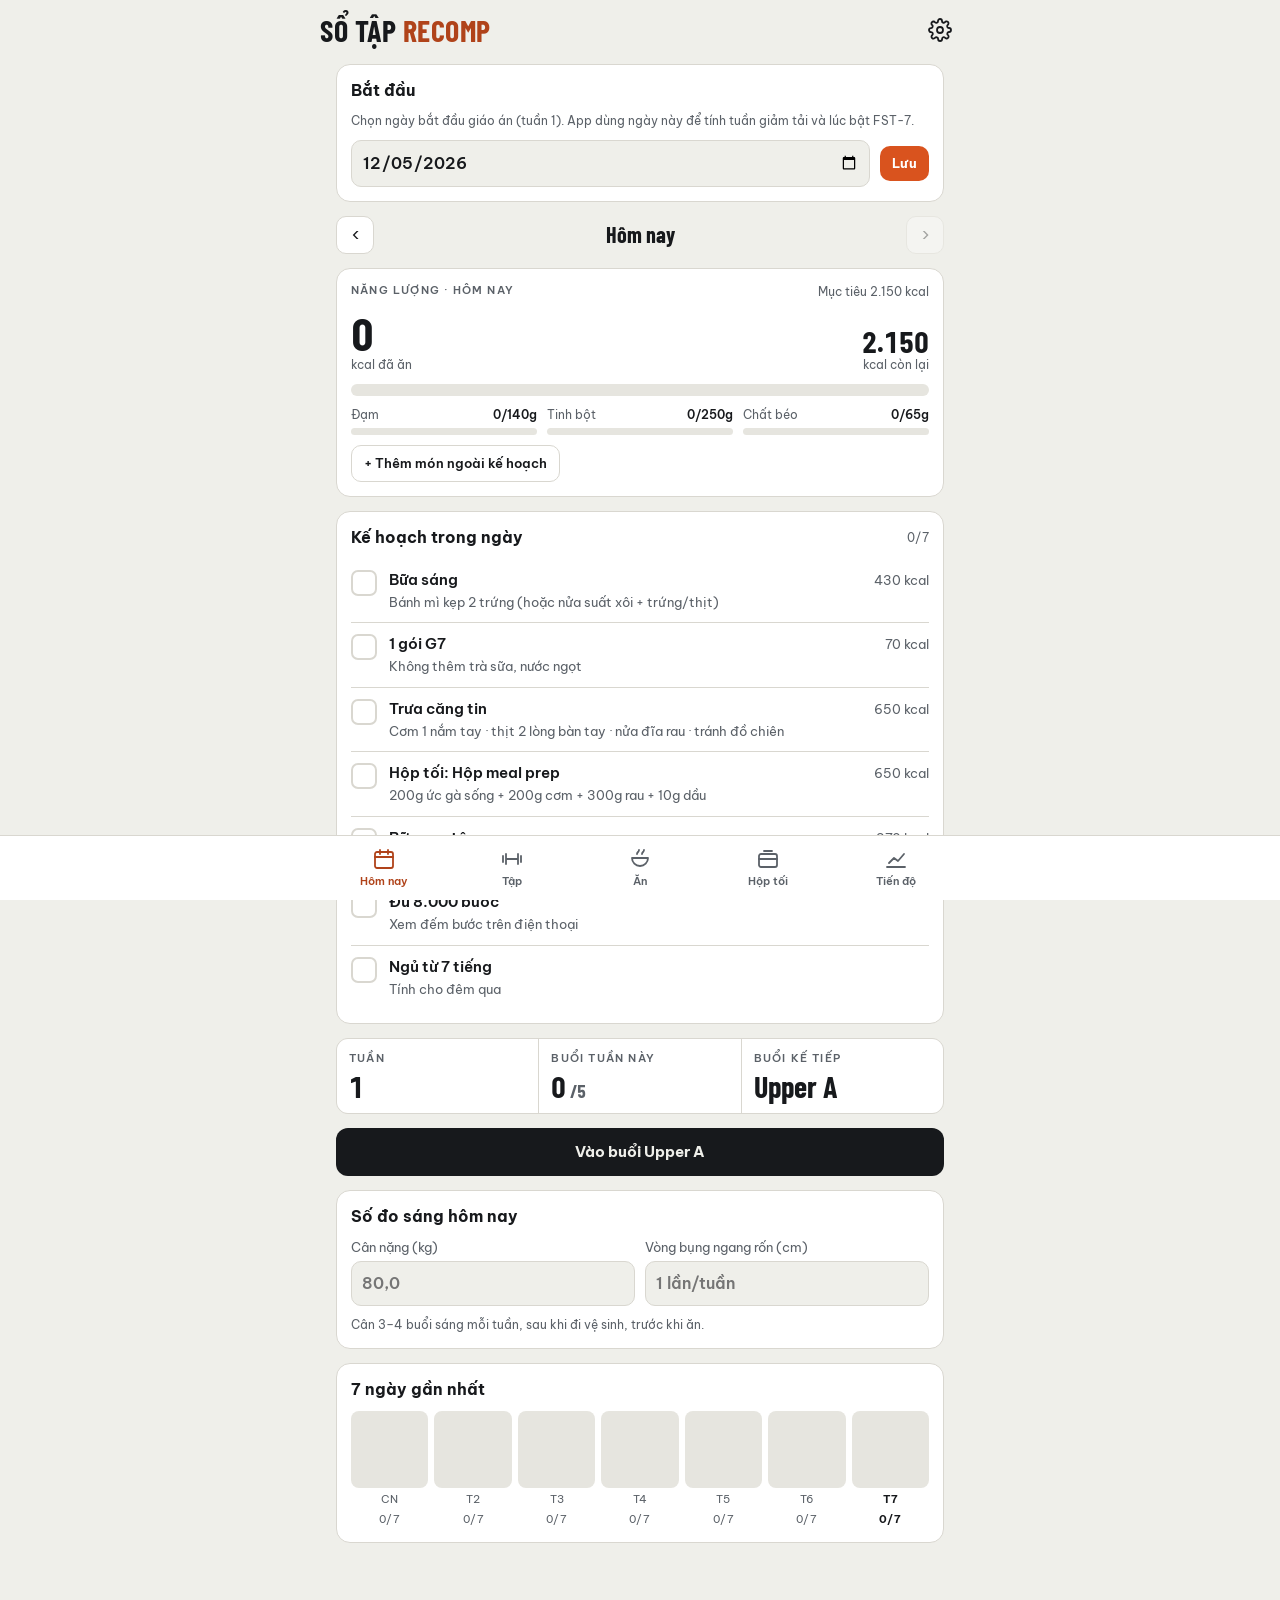
==== index.html @ 3a9d8d2a "Sổ Tập Recomp: app tập gym và ăn uống cài được lên điện thoại Co-Authored-By: Claude Opus 5.5 <norep" ====
<!doctype html>
<html lang="vi">
<head>
<meta charset="utf-8">
<meta name="viewport" content="width=device-width,initial-scale=1,viewport-fit=cover">
<title>Sổ Tập Recomp</title>
<meta name="description" content="Sổ tập gym và ăn uống cá nhân theo kế hoạch Recomp.">
<meta name="theme-color" content="#EFEFEA" media="(prefers-color-scheme: light)">
<meta name="theme-color" content="#111315" media="(prefers-color-scheme: dark)">
<meta name="apple-mobile-web-app-capable" content="yes">
<meta name="mobile-web-app-capable" content="yes">
<meta name="apple-mobile-web-app-status-bar-style" content="default">
<meta name="apple-mobile-web-app-title" content="Sổ Tập">
<link rel="manifest" href="manifest.webmanifest">
<link rel="icon" href="icons/icon-192.png" type="image/png">
<link rel="apple-touch-icon" href="icons/apple-touch-icon.png">
<link rel="preconnect" href="https://fonts.googleapis.com">
<link rel="preconnect" href="https://fonts.gstatic.com" crossorigin>
<link rel="stylesheet" href="https://fonts.googleapis.com/css2?family=Barlow+Condensed:wght@600;700&family=Be+Vietnam+Pro:wght@400;500;600;700&display=swap">
<link rel="stylesheet" href="styles.css">
</head>
<body>
<header class="top">
  <div class="top-in">
    <h1 class="brand">Sổ tập <span>Recomp</span></h1>
    <button class="gear" id="gear" aria-label="Cài đặt và sao lưu">
      <svg viewBox="0 0 24 24" aria-hidden="true"><circle cx="12" cy="12" r="3"/><path d="M19.4 15a1.7 1.7 0 0 0 .3 1.8l.1.1a2 2 0 1 1-2.8 2.8l-.1-.1a1.7 1.7 0 0 0-1.8-.3 1.7 1.7 0 0 0-1 1.5V21a2 2 0 1 1-4 0v-.1a1.7 1.7 0 0 0-1.1-1.5 1.7 1.7 0 0 0-1.8.3l-.1.1a2 2 0 1 1-2.8-2.8l.1-.1a1.7 1.7 0 0 0 .3-1.8 1.7 1.7 0 0 0-1.5-1H3a2 2 0 1 1 0-4h.1a1.7 1.7 0 0 0 1.5-1.1 1.7 1.7 0 0 0-.3-1.8l-.1-.1a2 2 0 1 1 2.8-2.8l.1.1a1.7 1.7 0 0 0 1.8.3H9a1.7 1.7 0 0 0 1-1.5V3a2 2 0 1 1 4 0v.1a1.7 1.7 0 0 0 1 1.5 1.7 1.7 0 0 0 1.8-.3l.1-.1a2 2 0 1 1 2.8 2.8l-.1.1a1.7 1.7 0 0 0-.3 1.8V9a1.7 1.7 0 0 0 1.5 1H21a2 2 0 1 1 0 4h-.1a1.7 1.7 0 0 0-1.5 1z"/></svg>
    </button>
  </div>
</header>

<main class="wrap" id="view"></main>

<div class="timer" id="timer" hidden></div>
<div class="toast" id="toast" role="status" hidden></div>

<nav class="nav" id="nav" aria-label="Chuyển mục">
  <div class="nav-in">
    <button data-tab="today"><svg viewBox="0 0 24 24" aria-hidden="true"><rect x="3" y="5" width="18" height="16" rx="2"/><path d="M3 10h18M8 3v4M16 3v4"/></svg>Hôm nay</button>
    <button data-tab="train"><svg viewBox="0 0 24 24" aria-hidden="true"><path d="M6 7v10M18 7v10M3 9v6M21 9v6M6 12h12"/></svg>Tập</button>
    <button data-tab="food"><svg viewBox="0 0 24 24" aria-hidden="true"><path d="M4 11h16a8 8 0 0 1-16 0zM9 7c0-2 2-2 2-4M14 7c0-2 2-2 2-4"/></svg>Ăn</button>
    <button data-tab="prep"><svg viewBox="0 0 24 24" aria-hidden="true"><rect x="3" y="7" width="18" height="13" rx="2"/><path d="M3 12h18M8 4h8"/></svg>Hộp tối</button>
    <button data-tab="progress"><svg viewBox="0 0 24 24" aria-hidden="true"><path d="M3 20h18M5 16l5-5 4 3 6-7"/></svg>Tiến độ</button>
  </div>
</nav>

<div class="sheet-bg" id="sheet" hidden>
  <div class="sheet" role="dialog" aria-modal="true" aria-labelledby="sheet-title" id="sheet-body"></div>
</div>

<input type="file" id="importFile" accept="application/json,.json" hidden>
<script src="app.js"></script>
</body>
</html>
---- styles.css ----
/* Layout: one mobile column (max 640px), bottom tab bar like a native app, sticky rest timer above it.
   Same visual family as the earlier "Sổ tập Recomp" and "Lịch hộp tối" pages. */
:root {
  --bg: #EFEFEA;
  --surface: #FFFFFF;
  --surface-2: #E6E5DF;
  --fg: #17191C;
  --muted: #5B6168;
  --line: #D9D7D0;
  --accent: #D9531E;
  --accent-ink: #B0431A;
  --on-accent: #FFFFFF;
  --good: #2E7D4F;
  --good-soft: #DCEFE3;
  --warn-soft: #F6E7C8;
  --blue: #2F6FB0;
  --fat: #B98500;
  --font-display: 'Barlow Condensed', 'Arial Narrow', Arial, sans-serif;
  --font-body: 'Be Vietnam Pro', -apple-system, 'Segoe UI', Roboto, Arial, sans-serif;
  --nav-h: 64px;
  color-scheme: light;
}
@media (prefers-color-scheme: dark) {
  :root {
    --bg: #111315; --surface: #1A1D20; --surface-2: #24282C; --fg: #ECEAE5; --muted: #9AA1A8; --line: #2E3237;
    --accent: #F0743A; --accent-ink: #F59565; --on-accent: #111315; --good: #6BCB93; --good-soft: #1D3328;
    --warn-soft: #3A2F1A; --blue: #7FB2E5; --fat: #E9C25A; color-scheme: dark;
  }
}

* { box-sizing: border-box; -webkit-tap-highlight-color: transparent; }
[hidden] { display: none !important; }
html, body { margin: 0; }
body {
  background: var(--bg); color: var(--fg); font-family: var(--font-body); font-size: 15px; line-height: 1.45;
  -webkit-text-size-adjust: 100%;
}
h1, h2, h3 { margin: 0; text-wrap: balance; }
p { margin: 0; }
button { font: inherit; color: inherit; cursor: pointer; }
button:focus-visible, input:focus-visible, select:focus-visible, a:focus-visible { outline: 2px solid var(--accent); outline-offset: 2px; }
a { color: inherit; }
.num { font-variant-numeric: tabular-nums; }
.muted { color: var(--muted); }

/* Header */
.top {
  position: sticky; top: 0; z-index: 15; background: var(--bg);
  padding-top: env(safe-area-inset-top, 0px);
  padding-left: max(16px, env(safe-area-inset-left, 0px)); padding-right: max(16px, env(safe-area-inset-right, 0px));
}
.top-in { max-width: 640px; margin: 0 auto; display: flex; justify-content: space-between; align-items: center; padding-block: 10px; }
.brand { font-family: var(--font-display); font-weight: 700; font-size: 30px; letter-spacing: .5px; text-transform: uppercase; line-height: 1; }
.brand span { color: var(--accent-ink); }
.gear { border: 0; background: transparent; width: 40px; height: 40px; display: grid; place-items: center; border-radius: 10px; }
.gear svg { width: 24px; height: 24px; fill: none; stroke: var(--fg); stroke-width: 1.8; stroke-linecap: round; stroke-linejoin: round; }

.wrap {
  max-width: 640px; margin: 0 auto; display: flex; flex-direction: column; gap: 14px;
  padding-left: max(16px, env(safe-area-inset-left, 0px)); padding-right: max(16px, env(safe-area-inset-right, 0px));
  padding-block: 4px calc(var(--nav-h) + 96px + env(safe-area-inset-bottom, 0px));
}

/* Bottom nav */
.nav {
  position: fixed; left: 0; right: 0; bottom: 0; z-index: 18; background: var(--surface); border-top: 1px solid var(--line);
  padding-bottom: env(safe-area-inset-bottom, 0px);
  padding-left: env(safe-area-inset-left, 0px); padding-right: env(safe-area-inset-right, 0px);
}
.nav-in { max-width: 640px; margin: 0 auto; display: grid; grid-template-columns: repeat(5, 1fr); height: var(--nav-h); }
.nav button { border: 0; background: transparent; display: flex; flex-direction: column; align-items: center; justify-content: center; gap: 3px; font-size: 11px; font-weight: 600; color: var(--muted); }
.nav svg { width: 24px; height: 24px; fill: none; stroke: currentColor; stroke-width: 1.8; stroke-linecap: round; stroke-linejoin: round; }
.nav button[aria-current="page"] { color: var(--accent-ink); }

/* Common blocks */
.label { font-size: 11px; font-weight: 600; letter-spacing: 1.2px; text-transform: uppercase; color: var(--muted); }
.big { font-family: var(--font-display); font-weight: 700; font-size: 30px; line-height: 1; }
.huge { font-family: var(--font-display); font-weight: 700; font-size: 46px; line-height: 1; }
.card { background: var(--surface); border: 1px solid var(--line); border-radius: 14px; padding: 14px; display: flex; flex-direction: column; gap: 10px; min-width: 0; }
.card h2 { font-size: 16px; }
.card.today { border: 2px solid var(--fg); }
.row { display: flex; gap: 10px; align-items: center; flex-wrap: wrap; }
.between { justify-content: space-between; }
.grid2 { display: grid; grid-template-columns: repeat(2, minmax(0,1fr)); gap: 10px; }
.grid3 { display: grid; grid-template-columns: repeat(3, minmax(0,1fr)); gap: 10px; }
.strip { display: grid; grid-template-columns: repeat(3, minmax(0,1fr)); gap: 1px; background: var(--line); border: 1px solid var(--line); border-radius: 12px; overflow: hidden; }
.cell { background: var(--surface); padding: 12px; display: flex; flex-direction: column; gap: 4px; min-width: 0; }
.mid { font-weight: 700; font-size: 15px; line-height: 1.3; }
.note { font-size: 12px; color: var(--muted); }
.empty { font-size: 14px; color: var(--muted); padding: 6px 0; }
.phase { font-size: 13px; padding: 10px 12px; border-radius: 10px; background: var(--surface); border: 1px solid var(--line); }
.phase.warn { background: var(--warn-soft); border-color: transparent; }
.phase.good { background: var(--good-soft); border-color: transparent; }

.datebar { display: flex; align-items: center; justify-content: space-between; gap: 8px; }
.datebar .d { font-family: var(--font-display); font-weight: 700; font-size: 22px; }
.icon { width: 38px; height: 38px; border-radius: 10px; border: 1px solid var(--line); background: var(--surface); font-size: 18px; line-height: 1; }
.icon:disabled { opacity: .35; cursor: default; }

.btn { border: 0; border-radius: 12px; padding: 13px 16px; font-weight: 700; font-size: 15px; background: var(--accent); color: var(--on-accent); }
.btn[disabled] { opacity: .45; cursor: not-allowed; }
.btn.dark { background: var(--fg); color: var(--bg); }
.btn.ghost { background: transparent; color: var(--fg); border: 1px solid var(--line); font-weight: 600; font-size: 14px; padding: 10px 14px; }
.btn.sm { padding: 8px 12px; font-size: 13px; border-radius: 10px; }
.x { border: 0; background: transparent; color: var(--muted); font-size: 18px; padding: 4px 8px; border-radius: 8px; }

label.field { display: flex; flex-direction: column; gap: 4px; font-size: 13px; color: var(--muted); min-width: 0; }
input, select { font: inherit; font-weight: 600; color: var(--fg); background: var(--bg); border: 1px solid var(--line); border-radius: 10px; padding: 10px; width: 100%; min-width: 0; font-size: 16px; }

/* Calories */
.meter { height: 12px; background: var(--surface-2); border-radius: 99px; overflow: hidden; }
.meter i { display: block; height: 100%; background: var(--fg); border-radius: 99px; transition: width .3s; }
.meter.over i { background: var(--accent); }
.macro { display: flex; flex-direction: column; gap: 5px; min-width: 0; }
.macro .top-line { display: flex; justify-content: space-between; gap: 4px; font-size: 12px; color: var(--muted); }
.macro .top-line b { color: var(--fg); font-weight: 600; }
.macro .bar { height: 7px; background: var(--surface-2); border-radius: 99px; overflow: hidden; }
.macro .bar i { display: block; height: 100%; border-radius: 99px; transition: width .3s; }

/* Checklists */
.check { display: flex; gap: 12px; align-items: flex-start; padding: 10px 0; border: 0; border-top: 1px solid var(--line); width: 100%; text-align: left; background: transparent; }
.check:first-of-type { border-top: 0; }
.box { flex: none; width: 26px; height: 26px; border-radius: 7px; border: 2px solid var(--line); display: grid; place-items: center; margin-top: 1px; }
.box svg { width: 16px; height: 16px; stroke: var(--surface); fill: none; stroke-width: 3; opacity: 0; }
.check.on .box { background: var(--good); border-color: var(--good); }
.check.on .box svg { opacity: 1; }
.check .t { font-weight: 600; }
.check .d { font-size: 13px; color: var(--muted); }
.check .k { font-size: 11px; font-weight: 700; letter-spacing: 1px; text-transform: uppercase; }
.check .kc { margin-left: auto; font-size: 13px; color: var(--muted); white-space: nowrap; padding-top: 2px; }
.k.eat, .k.prep { color: var(--accent-ink); }
.k.veg { color: var(--good); }
.k.thaw { color: var(--blue); }

.week7 { display: grid; grid-template-columns: repeat(7, minmax(0,1fr)); gap: 6px; }
.day { display: flex; flex-direction: column; align-items: center; gap: 4px; font-size: 11px; color: var(--muted); }
.day .sq { width: 100%; aspect-ratio: 1; max-width: 100%; border-radius: 8px; background: var(--surface-2); position: relative; overflow: hidden; }
.day .sq i { position: absolute; left: 0; right: 0; bottom: 0; background: var(--good); }
.day.now { color: var(--fg); font-weight: 700; }

/* Food */
.list { display: flex; flex-direction: column; }
.item { display: flex; gap: 10px; align-items: center; padding: 9px 0; border-top: 1px solid var(--line); }
.item:first-child { border-top: 0; }
.item .t { flex: 1; min-width: 0; }
.item .t b { font-weight: 600; }
.item .s { font-size: 12px; color: var(--muted); }
.slot { font-size: 11px; font-weight: 700; letter-spacing: 1px; text-transform: uppercase; color: var(--muted); padding-top: 8px; }
.results { max-height: 280px; overflow: auto; border: 1px solid var(--line); border-radius: 10px; -webkit-overflow-scrolling: touch; }
.results button { display: flex; justify-content: space-between; gap: 10px; width: 100%; text-align: left; background: var(--surface); border: 0; border-top: 1px solid var(--line); padding: 10px 12px; }
.results button:first-child { border-top: 0; }
.results button.sel { background: var(--surface-2); box-shadow: inset 3px 0 0 var(--accent); }
.results .p { font-size: 12px; color: var(--muted); }
details.card summary { cursor: pointer; font-weight: 600; list-style: none; }
details.card summary::-webkit-details-marker { display: none; }
details.card summary::after { content: " +"; color: var(--muted); }
details.card[open] summary::after { content: " –"; }

/* Workout */
.pick { display: grid; grid-template-columns: repeat(4, minmax(0,1fr)); gap: 6px; }
.chip { border: 1px solid var(--line); background: var(--surface); border-radius: 10px; padding: 8px 4px; display: flex; flex-direction: column; align-items: center; gap: 2px; min-width: 0; }
.chip .k { font-family: var(--font-display); font-weight: 700; font-size: 20px; line-height: 1; }
.chip .s { font-size: 11px; color: var(--muted); text-align: center; }
.chip .tag { font-size: 10px; font-weight: 700; letter-spacing: 1px; text-transform: uppercase; color: var(--accent-ink); }
.chip[aria-pressed="true"] { border-color: var(--fg); background: var(--fg); color: var(--bg); }
.chip[aria-pressed="true"] .s { color: var(--bg); opacity: .8; }
.chip[aria-pressed="true"] .tag { color: var(--accent); }
.progress { display: flex; align-items: center; gap: 10px; font-size: 13px; color: var(--muted); }
.progress .bar { flex: 1; height: 8px; background: var(--surface-2); border-radius: 99px; overflow: hidden; }
.progress .bar i { display: block; height: 100%; background: var(--accent); border-radius: 99px; transition: width .2s; }
.ex { background: var(--surface); border: 1px solid var(--line); border-radius: 14px; padding: 14px; display: flex; flex-direction: column; gap: 10px; }
.ex.done { border-color: var(--good); }
.ex-head { display: flex; justify-content: space-between; gap: 10px; align-items: flex-start; }
.ex-name { font-weight: 700; font-size: 16px; min-width: 0; }
.ex-name a { text-decoration: none; border-bottom: 1px solid var(--line); }
.ex-rx { font-size: 13px; color: var(--muted); margin-top: 2px; }
.ex-rx b { color: var(--fg); font-weight: 600; }
.ex-note { font-size: 12px; color: var(--muted); margin-top: 6px; padding: 6px 8px; background: var(--surface-2); border-radius: 8px; }
.pills { display: flex; gap: 4px; flex-wrap: wrap; justify-content: flex-end; }
.pill { font-size: 11px; font-weight: 700; letter-spacing: .6px; text-transform: uppercase; padding: 4px 8px; border-radius: 99px; white-space: nowrap; }
.pill.c { background: var(--fg); color: var(--bg); }
.pill.i { background: var(--surface-2); color: var(--fg); }
.pill.f { background: var(--accent); color: var(--on-accent); }
.pill.ok { background: var(--good-soft); color: var(--good); }
.sets { display: flex; gap: 8px; flex-wrap: wrap; align-items: center; }
.set { width: 44px; height: 44px; border-radius: 50%; border: 2px solid var(--line); background: var(--surface); font-weight: 700; display: grid; place-items: center; }
.set.on { background: var(--good); border-color: var(--good); color: var(--surface); }
.kg { display: flex; align-items: center; gap: 6px; margin-left: auto; }
.kg input { width: 80px; text-align: right; padding: 8px; }
.kg small { font-size: 12px; color: var(--muted); }
.hint { font-size: 12px; color: var(--muted); }
.hint b { color: var(--fg); }
.warm-row { display: flex; align-items: flex-start; gap: 8px; border-top: 1px solid var(--line); }
.warm-row .check { border-top: 0; flex: 1; }
.vid { font-size: 12px; font-weight: 600; color: var(--accent-ink); padding: 12px 2px; white-space: nowrap; }
.confirm { background: var(--warn-soft); border-radius: 12px; padding: 12px; display: flex; flex-direction: column; gap: 10px; font-size: 14px; }

/* Meal prep */
.day-head { display: flex; justify-content: space-between; align-items: baseline; gap: 8px; flex-wrap: wrap; }
.day-date { font-family: var(--font-display); font-weight: 700; font-size: 22px; line-height: 1; }
.badge { font-size: 11px; font-weight: 700; letter-spacing: .6px; text-transform: uppercase; padding: 4px 8px; border-radius: 99px; white-space: nowrap; }
.badge.now { background: var(--fg); color: var(--bg); }
.badge.prep { background: var(--accent); color: var(--on-accent); }
.badge.done { background: var(--good-soft); color: var(--good); }
.seg { display: grid; grid-template-columns: repeat(3, 1fr); background: var(--surface-2); border-radius: 12px; padding: 4px; gap: 4px; }
.seg button { border: 0; background: transparent; padding: 9px 6px; border-radius: 9px; font-weight: 600; font-size: 14px; color: var(--muted); }
.seg button[aria-selected="true"] { background: var(--surface); color: var(--fg); box-shadow: 0 1px 2px rgba(0,0,0,.12); }
.week-label { font-size: 12px; font-weight: 700; letter-spacing: 1.2px; text-transform: uppercase; color: var(--muted); padding-top: 6px; }
.recipe ol, .plain { margin: 0; padding-left: 20px; display: flex; flex-direction: column; gap: 4px; font-size: 14px; }
.tip { font-size: 13px; background: var(--surface-2); border-radius: 8px; padding: 8px 10px; }
.tbl-wrap { overflow-x: auto; }
table { width: 100%; border-collapse: collapse; font-size: 14px; }
th, td { text-align: left; padding: 8px 6px; border-bottom: 1px solid var(--line); vertical-align: top; }
th { font-size: 11px; letter-spacing: 1px; text-transform: uppercase; color: var(--muted); font-weight: 700; }
td.n, th.n { text-align: right; font-variant-numeric: tabular-nums; white-space: nowrap; }

/* Progress */
.chart svg { display: block; width: 100%; height: auto; }
.h-row { display: flex; justify-content: space-between; gap: 10px; padding: 11px 0; border-top: 1px solid var(--line); align-items: flex-start; }
.h-row:first-child { border-top: 0; }
.h-title { font-weight: 600; }
.h-sub { font-size: 12px; color: var(--muted); overflow-wrap: anywhere; }
.h-del { border: 0; background: transparent; color: var(--muted); font-size: 12px; padding: 4px 6px; border-radius: 6px; white-space: nowrap; }
.h-del.arm { color: var(--accent-ink); font-weight: 700; }

/* Timer */
.timer {
  position: fixed; left: 0; right: 0; z-index: 17; bottom: calc(var(--nav-h) + env(safe-area-inset-bottom, 0px));
  padding: 10px max(16px, env(safe-area-inset-right, 0px)) 10px max(16px, env(safe-area-inset-left, 0px));
  background: var(--fg); color: var(--bg);
}
.timer .in { max-width: 640px; margin: 0 auto; display: flex; align-items: center; gap: 12px; }
.timer .clock { font-family: var(--font-display); font-weight: 700; font-size: 34px; line-height: 1; min-width: 80px; }
.timer .what { flex: 1; font-size: 13px; min-width: 0; }
.timer .what b { display: block; font-size: 14px; }
.timer.over { background: var(--accent); color: var(--on-accent); }
.timer button { border: 1px solid currentColor; background: transparent; border-radius: 10px; padding: 8px 10px; font-size: 13px; font-weight: 600; color: inherit; }

.toast {
  position: fixed; left: 50%; transform: translateX(-50%); z-index: 30; max-width: calc(100% - 32px);
  bottom: calc(var(--nav-h) + 16px + env(safe-area-inset-bottom, 0px));
  background: var(--fg); color: var(--bg); padding: 10px 16px; border-radius: 10px; font-weight: 500; font-size: 14px;
}

/* Settings sheet */
.sheet-bg { position: fixed; inset: 0; z-index: 40; background: rgba(0,0,0,.45); display: flex; align-items: flex-end; justify-content: center; }
.sheet {
  background: var(--bg); width: 100%; max-width: 640px; max-height: 90vh; overflow: auto; border-radius: 18px 18px 0 0;
  padding: 18px max(16px, env(safe-area-inset-right, 0px)) calc(24px + env(safe-area-inset-bottom, 0px)) max(16px, env(safe-area-inset-left, 0px));
  display: flex; flex-direction: column; gap: 14px;
}
.sheet h2 { font-family: var(--font-display); font-size: 26px; text-transform: uppercase; }

@media (prefers-reduced-motion: reduce) { .meter i, .macro .bar i, .progress .bar i { transition: none; } }
@media (max-width: 380px) { .grid3 { grid-template-columns: 1fr; } .pick { grid-template-columns: repeat(2, minmax(0,1fr)); } }
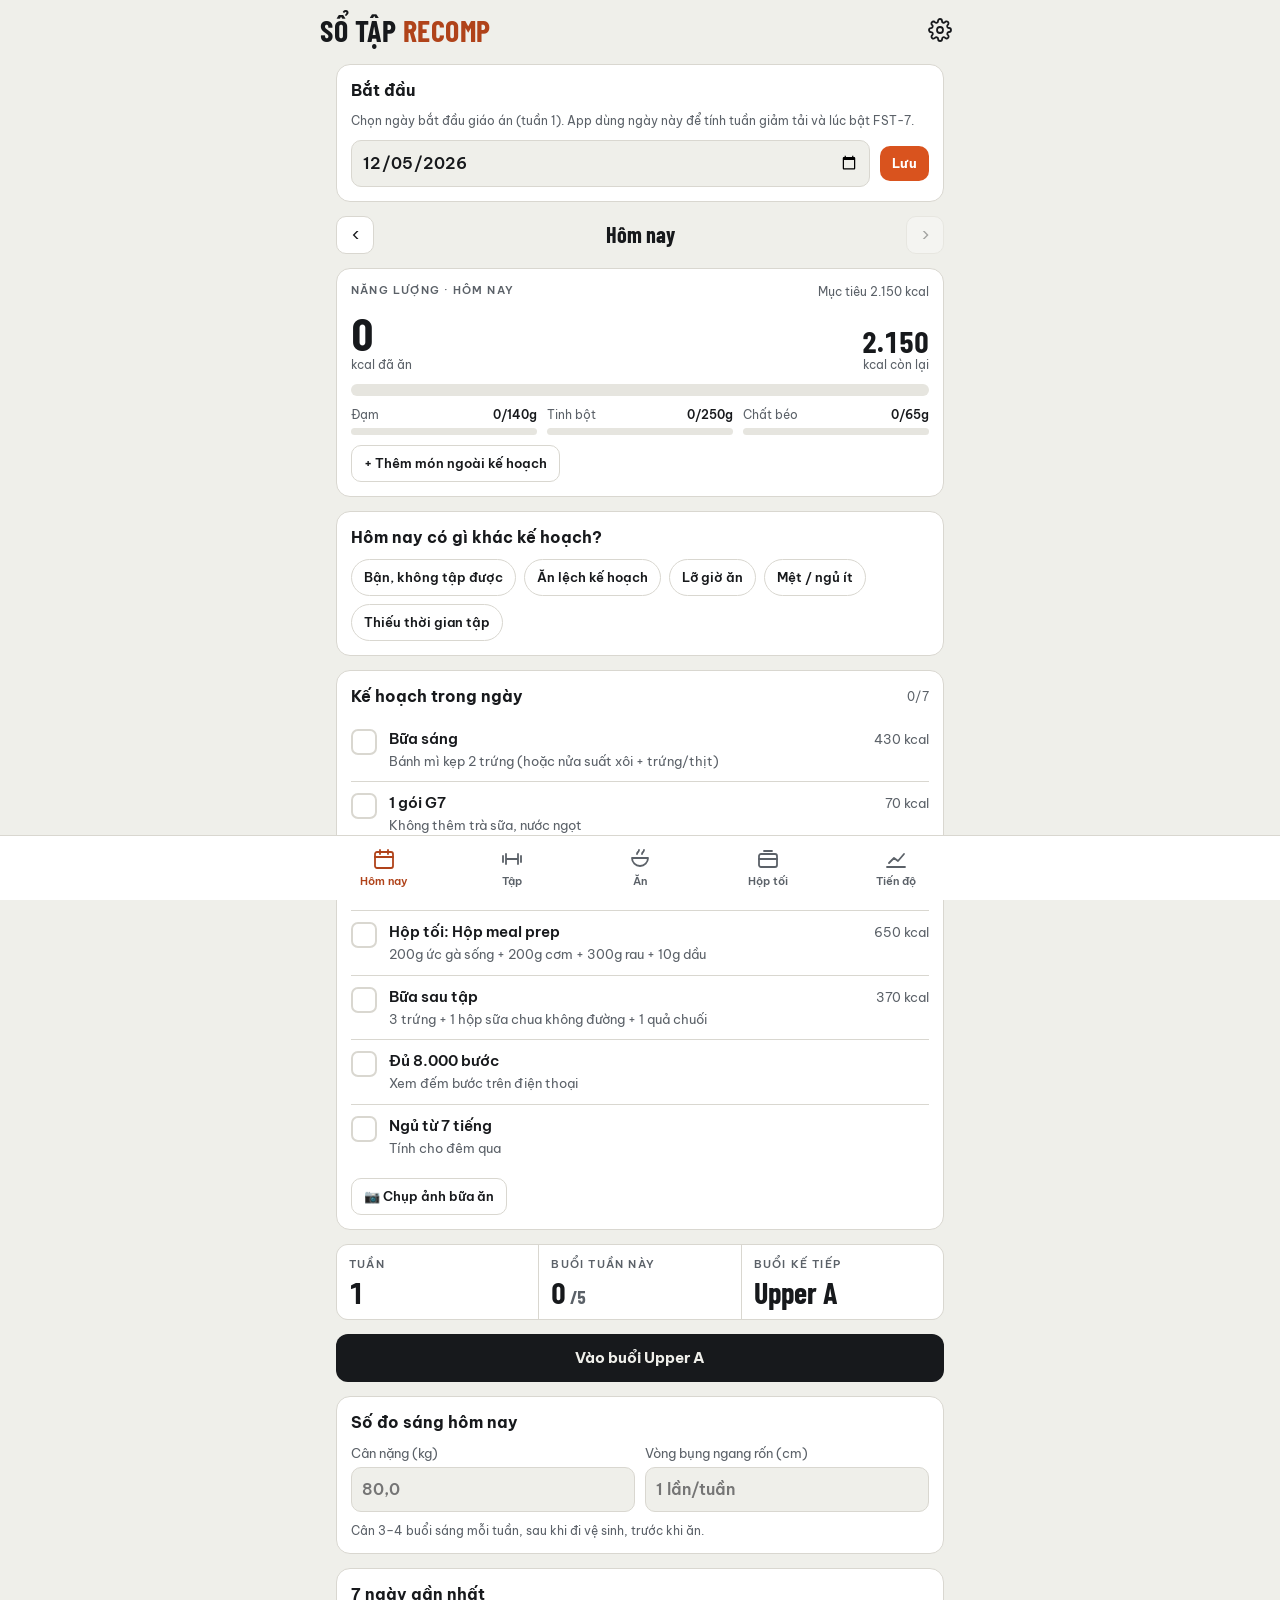
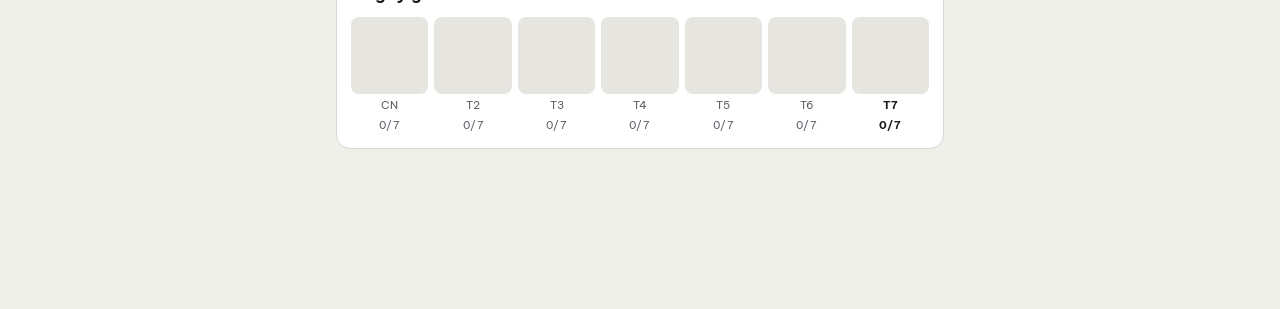
==== commit 62f25487: "Bản 2: gợi ý khi lệch kế hoạch, rút gọn buổi tập, ghi rep từng hiệp, lịch tháng/năm, ảnh checkpoint " ====
--- a/index.html
+++ b/index.html
@@ -49,6 +49,7 @@
 </div>
 
 <input type="file" id="importFile" accept="application/json,.json" hidden>
+<input type="file" id="photoIn" accept="image/*" hidden>
 <script src="app.js"></script>
 </body>
 </html>
--- a/styles.css
+++ b/styles.css
@@ -251,5 +251,77 @@
 }
 .sheet h2 { font-family: var(--font-display); font-size: 26px; text-transform: uppercase; }
 
+/* Điều chỉnh trong ngày */
+.adj { font-size: 12px; font-weight: 600; color: var(--accent-ink); background: var(--warn-soft); border-radius: 8px; padding: 6px 10px; }
+.sit { display: flex; flex-wrap: wrap; gap: 8px; }
+.sit-btn { border: 1px solid var(--line); background: var(--surface); border-radius: 99px; padding: 8px 12px; font-size: 13px; font-weight: 600; }
+.sit-btn.on { background: var(--warn-soft); border-color: var(--accent-ink); color: var(--accent-ink); }
+.seg4, .seg2 { display: grid; grid-template-columns: repeat(4, 1fr); background: var(--surface-2); border-radius: 10px; padding: 3px; gap: 3px; }
+.seg2 { grid-template-columns: repeat(2, auto); }
+.seg4 button, .seg2 button { border: 0; background: transparent; padding: 8px 10px; border-radius: 8px; font-weight: 600; font-size: 13px; color: var(--muted); }
+.seg4 button[aria-pressed="true"], .seg2 button[aria-pressed="true"] { background: var(--surface); color: var(--fg); box-shadow: 0 1px 2px rgba(0,0,0,.12); }
+.toggle { display: flex; gap: 10px; align-items: flex-start; font-size: 14px; cursor: pointer; }
+.toggle input { width: 22px; height: 22px; flex: none; margin-top: 1px; accent-color: var(--accent); }
+
+/* Ghi từng hiệp */
+.srows { display: flex; flex-direction: column; gap: 6px; }
+.srow { display: grid; grid-template-columns: 22px minmax(0, 1fr) auto 44px; gap: 8px; align-items: center; padding: 4px 6px; border-radius: 10px; }
+.srow.on { background: var(--good-soft); }
+.sn { font-family: var(--font-display); font-weight: 700; font-size: 18px; color: var(--muted); text-align: center; }
+.sk { display: flex; align-items: center; gap: 4px; min-width: 0; }
+.sk input { padding: 8px; text-align: right; }
+.sk small, .step small { font-size: 12px; color: var(--muted); }
+.step { display: flex; align-items: center; border: 1px solid var(--line); border-radius: 10px; background: var(--bg); overflow: hidden; }
+.step button { border: 0; background: transparent; width: 34px; height: 40px; font-size: 20px; font-weight: 600; }
+.step input { width: 40px; border: 0; border-radius: 0; text-align: center; padding: 8px 0; background: transparent; }
+.tick { width: 44px; height: 44px; border-radius: 50%; border: 2px solid var(--line); background: var(--surface); font-size: 18px; font-weight: 700; color: var(--muted); }
+.tick.on { background: var(--good); border-color: var(--good); color: var(--surface); }
+.ex.paired { border-left: 4px solid var(--blue); }
+
+/* Ảnh */
+.phgrid { display: grid; grid-template-columns: repeat(3, minmax(0, 1fr)); gap: 6px; }
+.phgrid.two { grid-template-columns: repeat(2, minmax(0, 1fr)); }
+.ph { border: 0; padding: 0; background: var(--surface-2); border-radius: 10px; overflow: hidden; position: relative; aspect-ratio: 3 / 4; max-width: 100%; }
+.ph img { width: 100%; height: 100%; object-fit: cover; display: block; }
+.ph span { position: absolute; left: 0; right: 0; bottom: 0; font-size: 11px; font-weight: 600; color: #fff; background: linear-gradient(transparent, rgba(0,0,0,.6)); padding: 10px 6px 4px; text-align: left; }
+.phbig { width: 100%; border-radius: 12px; display: block; }
+
+/* Mục tiêu */
+.goal { display: flex; flex-direction: column; gap: 6px; font-size: 14px; }
+
+/* Lịch */
+.cal { display: grid; grid-template-columns: repeat(7, minmax(0, 1fr)); gap: 4px; }
+.cw { font-size: 11px; font-weight: 600; color: var(--muted); text-align: center; padding-bottom: 2px; }
+.cd { position: relative; border: 1px solid var(--line); background: var(--surface); border-radius: 8px; min-height: 52px; padding: 4px 2px 8px; display: flex; flex-direction: column; align-items: center; gap: 1px; }
+.cd .dn { font-size: 13px; font-weight: 600; font-variant-numeric: tabular-nums; }
+.cd .tg { font-size: 10px; font-weight: 700; color: var(--muted); line-height: 1.1; min-height: 11px; }
+.cd.tr { background: var(--fg); border-color: var(--fg); }
+.cd.tr .dn, .cd.tr .tg { color: var(--bg); }
+.cd.now { outline: 2px solid var(--accent); outline-offset: -1px; }
+.cd.fut { opacity: .4; }
+.cd .ft { position: absolute; left: 6px; right: 6px; bottom: 3px; height: 3px; border-radius: 2px; }
+.ft.ok { background: var(--good); }
+.ft.off { background: var(--accent); }
+.cd .pd { position: absolute; top: 4px; right: 4px; width: 5px; height: 5px; border-radius: 50%; background: var(--blue); }
+.legend { display: flex; flex-wrap: wrap; gap: 6px 12px; align-items: center; font-size: 12px; color: var(--muted); }
+.legend span { display: inline-flex; align-items: center; gap: 4px; }
+.lg { display: inline-block; width: 12px; height: 12px; border-radius: 3px; background: var(--surface-2); }
+.lg.tr { background: var(--fg); }
+.lg.ok { background: var(--good); height: 4px; }
+.lg.off { background: var(--accent); height: 4px; }
+.lg.pd { background: var(--blue); width: 6px; height: 6px; border-radius: 50%; }
+.yr { display: grid; grid-template-columns: repeat(3, minmax(0, 1fr)); gap: 10px; }
+.ym { border: 0; background: transparent; padding: 0; display: flex; flex-direction: column; gap: 4px; text-align: left; min-width: 0; }
+.ymh { display: flex; justify-content: space-between; gap: 4px; font-size: 12px; }
+.ymh span { color: var(--muted); font-size: 11px; }
+.ymg { display: grid; grid-template-columns: repeat(7, minmax(0, 1fr)); gap: 2px; }
+.ymg i, .lg.s0, .lg.s1, .lg.s2, .lg.s3 { display: block; aspect-ratio: 1; border-radius: 2px; }
+.ymg i.s0, .lg.s0 { background: var(--surface-2); }
+.ymg i.s1, .lg.s1 { background: color-mix(in srgb, var(--good) 35%, var(--surface-2)); }
+.ymg i.s2, .lg.s2 { background: color-mix(in srgb, var(--good) 70%, var(--surface-2)); }
+.ymg i.s3, .lg.s3 { background: var(--good); }
+.ymg i.sf { background: transparent; border: 1px solid var(--line); }
+button.day { border: 0; background: transparent; padding: 0; }
+
 @media (prefers-reduced-motion: reduce) { .meter i, .macro .bar i, .progress .bar i { transition: none; } }
 @media (max-width: 380px) { .grid3 { grid-template-columns: 1fr; } .pick { grid-template-columns: repeat(2, minmax(0,1fr)); } }
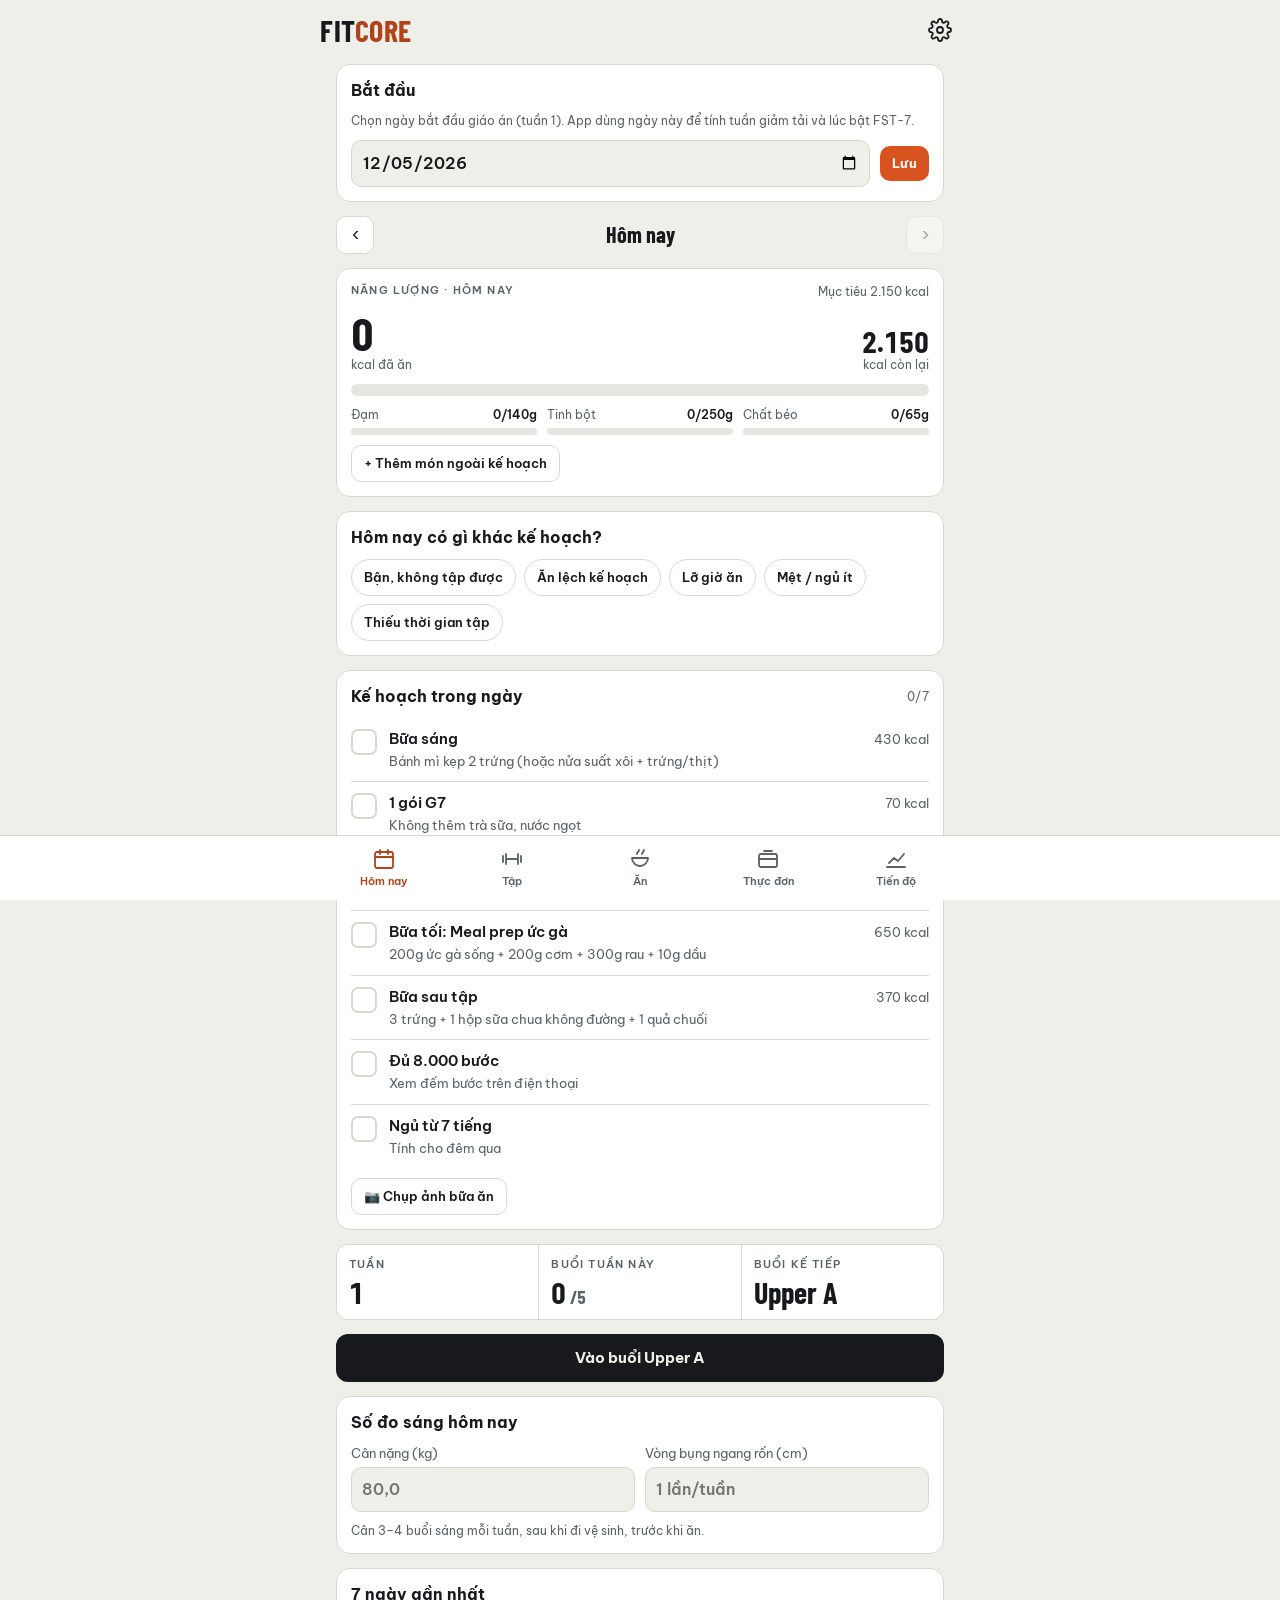
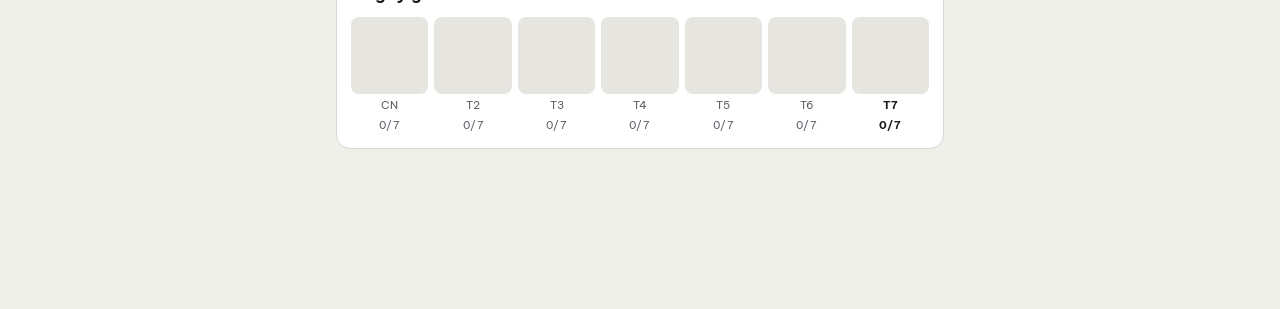
==== commit 9f986616: "Bản 2.3: đổi tên app thành FitCore, mục Hộp tối thành Thực đơn Co-Authored-By: Claude Opus 5.5 <nore" ====
--- a/index.html
+++ b/index.html
@@ -3,14 +3,14 @@
 <head>
 <meta charset="utf-8">
 <meta name="viewport" content="width=device-width,initial-scale=1,viewport-fit=cover">
-<title>Sổ Tập Recomp</title>
-<meta name="description" content="Sổ tập gym và ăn uống cá nhân theo kế hoạch Recomp.">
+<title>FitCore</title>
+<meta name="description" content="FitCore: tập gym và ăn uống cá nhân hoá.">
 <meta name="theme-color" content="#EFEFEA" media="(prefers-color-scheme: light)">
 <meta name="theme-color" content="#111315" media="(prefers-color-scheme: dark)">
 <meta name="apple-mobile-web-app-capable" content="yes">
 <meta name="mobile-web-app-capable" content="yes">
 <meta name="apple-mobile-web-app-status-bar-style" content="default">
-<meta name="apple-mobile-web-app-title" content="Sổ Tập">
+<meta name="apple-mobile-web-app-title" content="FitCore">
 <link rel="manifest" href="manifest.webmanifest">
 <link rel="icon" href="icons/icon-192.png" type="image/png">
 <link rel="apple-touch-icon" href="icons/apple-touch-icon.png">
@@ -22,7 +22,7 @@
 <body>
 <header class="top">
   <div class="top-in">
-    <h1 class="brand">Sổ tập <span>Recomp</span></h1>
+    <h1 class="brand">Fit<span>Core</span></h1>
     <button class="gear" id="gear" aria-label="Cài đặt và sao lưu">
       <svg viewBox="0 0 24 24" aria-hidden="true"><circle cx="12" cy="12" r="3"/><path d="M19.4 15a1.7 1.7 0 0 0 .3 1.8l.1.1a2 2 0 1 1-2.8 2.8l-.1-.1a1.7 1.7 0 0 0-1.8-.3 1.7 1.7 0 0 0-1 1.5V21a2 2 0 1 1-4 0v-.1a1.7 1.7 0 0 0-1.1-1.5 1.7 1.7 0 0 0-1.8.3l-.1.1a2 2 0 1 1-2.8-2.8l.1-.1a1.7 1.7 0 0 0 .3-1.8 1.7 1.7 0 0 0-1.5-1H3a2 2 0 1 1 0-4h.1a1.7 1.7 0 0 0 1.5-1.1 1.7 1.7 0 0 0-.3-1.8l-.1-.1a2 2 0 1 1 2.8-2.8l.1.1a1.7 1.7 0 0 0 1.8.3H9a1.7 1.7 0 0 0 1-1.5V3a2 2 0 1 1 4 0v.1a1.7 1.7 0 0 0 1 1.5 1.7 1.7 0 0 0 1.8-.3l.1-.1a2 2 0 1 1 2.8 2.8l-.1.1a1.7 1.7 0 0 0-.3 1.8V9a1.7 1.7 0 0 0 1.5 1H21a2 2 0 1 1 0 4h-.1a1.7 1.7 0 0 0-1.5 1z"/></svg>
     </button>
@@ -39,7 +39,7 @@
     <button data-tab="today"><svg viewBox="0 0 24 24" aria-hidden="true"><rect x="3" y="5" width="18" height="16" rx="2"/><path d="M3 10h18M8 3v4M16 3v4"/></svg>Hôm nay</button>
     <button data-tab="train"><svg viewBox="0 0 24 24" aria-hidden="true"><path d="M6 7v10M18 7v10M3 9v6M21 9v6M6 12h12"/></svg>Tập</button>
     <button data-tab="food"><svg viewBox="0 0 24 24" aria-hidden="true"><path d="M4 11h16a8 8 0 0 1-16 0zM9 7c0-2 2-2 2-4M14 7c0-2 2-2 2-4"/></svg>Ăn</button>
-    <button data-tab="prep"><svg viewBox="0 0 24 24" aria-hidden="true"><rect x="3" y="7" width="18" height="13" rx="2"/><path d="M3 12h18M8 4h8"/></svg>Hộp tối</button>
+    <button data-tab="prep"><svg viewBox="0 0 24 24" aria-hidden="true"><rect x="3" y="7" width="18" height="13" rx="2"/><path d="M3 12h18M8 4h8"/></svg>Thực đơn</button>
     <button data-tab="progress"><svg viewBox="0 0 24 24" aria-hidden="true"><path d="M3 20h18M5 16l5-5 4 3 6-7"/></svg>Tiến độ</button>
   </div>
 </nav>
--- a/styles.css
+++ b/styles.css
@@ -105,7 +105,7 @@
 .x { border: 0; background: transparent; color: var(--muted); font-size: 18px; padding: 4px 8px; border-radius: 8px; }
 
 label.field { display: flex; flex-direction: column; gap: 4px; font-size: 13px; color: var(--muted); min-width: 0; }
-input, select { font: inherit; font-weight: 600; color: var(--fg); background: var(--bg); border: 1px solid var(--line); border-radius: 10px; padding: 10px; width: 100%; min-width: 0; font-size: 16px; }
+input, select, textarea { font: inherit; font-weight: 600; color: var(--fg); background: var(--bg); border: 1px solid var(--line); border-radius: 10px; padding: 10px; width: 100%; min-width: 0; font-size: 16px; }
 
 /* Calories */
 .meter { height: 12px; background: var(--surface-2); border-radius: 99px; overflow: hidden; }
@@ -323,5 +323,17 @@
 .ymg i.sf { background: transparent; border: 1px solid var(--line); }
 button.day { border: 0; background: transparent; padding: 0; }
 
+/* Bản 2.1 */
+.srow.next { box-shadow: inset 0 0 0 2px var(--accent); }
+.ex.compact { flex-direction: row; align-items: center; gap: 10px; padding: 10px 14px; width: 100%; text-align: left; }
+.ex.compact .t { flex: 1; min-width: 0; display: flex; flex-direction: column; }
+.ex.compact .s { font-size: 12px; color: var(--muted); }
+.tickmini { width: 26px; height: 26px; flex: none; border-radius: 50%; background: var(--good); color: var(--surface); display: grid; place-items: center; font-weight: 700; font-size: 14px; }
+.grid4 { display: grid; grid-template-columns: repeat(4, minmax(0, 1fr)); gap: 8px; }
+.grid4 > div { display: flex; flex-direction: column; gap: 2px; min-width: 0; }
+.grid4 b { font-family: var(--font-display); font-size: 22px; line-height: 1; }
+.checkin.good { border-color: var(--good); }
+.checkin.warn { border-color: var(--accent); }
+
 @media (prefers-reduced-motion: reduce) { .meter i, .macro .bar i, .progress .bar i { transition: none; } }
 @media (max-width: 380px) { .grid3 { grid-template-columns: 1fr; } .pick { grid-template-columns: repeat(2, minmax(0,1fr)); } }
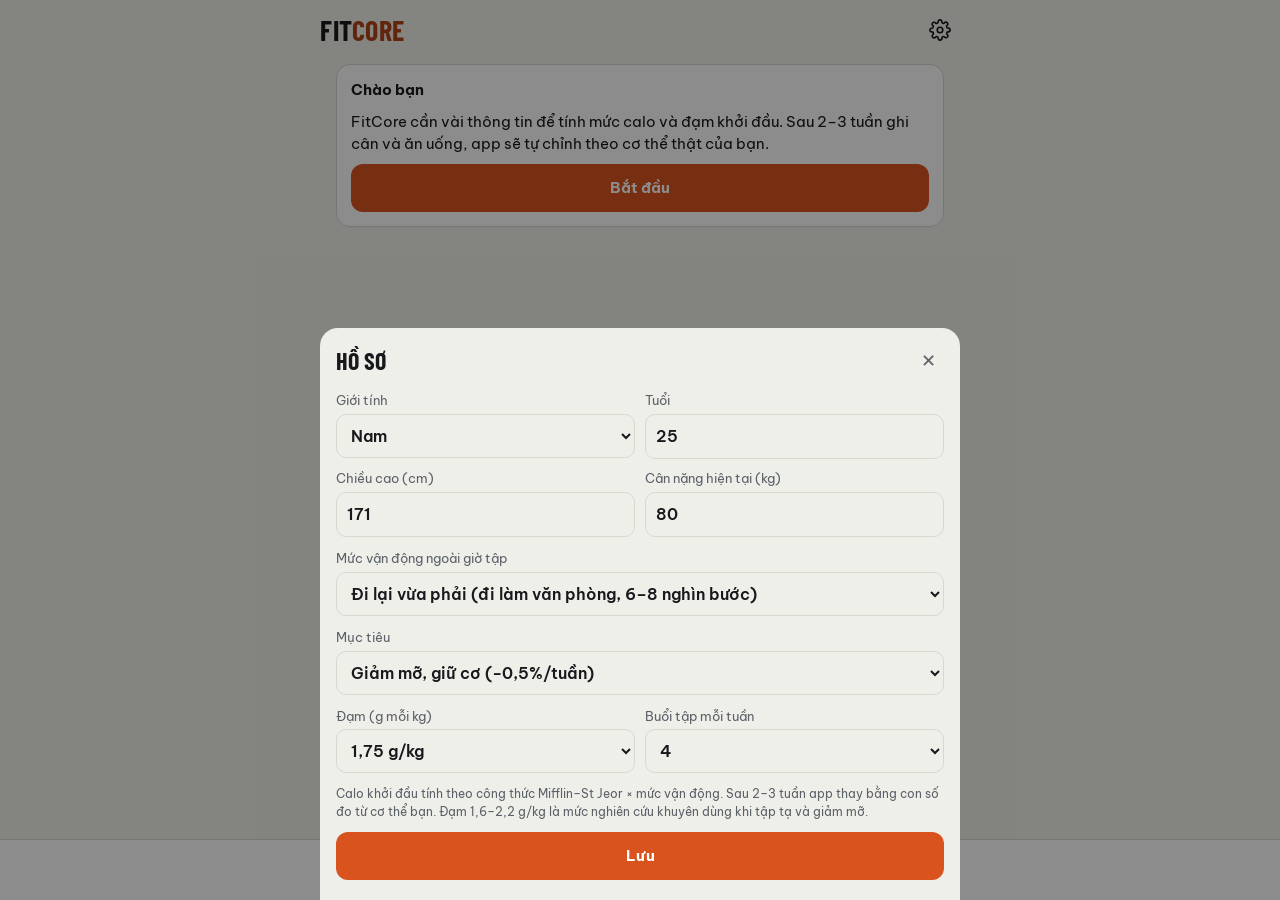
==== commit 2fc226b3: "Bản 3.0: làm lại từ đầu, 3 mục, phân tích theo khoa học - Tập: ghi kg, rep, RIR; đề xuất tạ theo tăn" ====
--- a/index.html
+++ b/index.html
@@ -4,7 +4,7 @@
 <meta charset="utf-8">
 <meta name="viewport" content="width=device-width,initial-scale=1,viewport-fit=cover">
 <title>FitCore</title>
-<meta name="description" content="FitCore: tập gym và ăn uống cá nhân hoá.">
+<meta name="description" content="FitCore: ghi tập và ăn uống, phân tích tiến bộ theo khoa học.">
 <meta name="theme-color" content="#EFEFEA" media="(prefers-color-scheme: light)">
 <meta name="theme-color" content="#111315" media="(prefers-color-scheme: dark)">
 <meta name="apple-mobile-web-app-capable" content="yes">
@@ -23,7 +23,7 @@
 <header class="top">
   <div class="top-in">
     <h1 class="brand">Fit<span>Core</span></h1>
-    <button class="gear" id="gear" aria-label="Cài đặt và sao lưu">
+    <button class="gear" id="gear" aria-label="Cài đặt">
       <svg viewBox="0 0 24 24" aria-hidden="true"><circle cx="12" cy="12" r="3"/><path d="M19.4 15a1.7 1.7 0 0 0 .3 1.8l.1.1a2 2 0 1 1-2.8 2.8l-.1-.1a1.7 1.7 0 0 0-1.8-.3 1.7 1.7 0 0 0-1 1.5V21a2 2 0 1 1-4 0v-.1a1.7 1.7 0 0 0-1.1-1.5 1.7 1.7 0 0 0-1.8.3l-.1.1a2 2 0 1 1-2.8-2.8l.1-.1a1.7 1.7 0 0 0 .3-1.8 1.7 1.7 0 0 0-1.5-1H3a2 2 0 1 1 0-4h.1a1.7 1.7 0 0 0 1.5-1.1 1.7 1.7 0 0 0-.3-1.8l-.1-.1a2 2 0 1 1 2.8-2.8l.1.1a1.7 1.7 0 0 0 1.8.3H9a1.7 1.7 0 0 0 1-1.5V3a2 2 0 1 1 4 0v.1a1.7 1.7 0 0 0 1 1.5 1.7 1.7 0 0 0 1.8-.3l.1-.1a2 2 0 1 1 2.8 2.8l-.1.1a1.7 1.7 0 0 0-.3 1.8V9a1.7 1.7 0 0 0 1.5 1H21a2 2 0 1 1 0 4h-.1a1.7 1.7 0 0 0-1.5 1z"/></svg>
     </button>
   </div>
@@ -31,15 +31,14 @@
 
 <main class="wrap" id="view"></main>
 
+<button class="fab" id="fab" hidden>+ Thêm món</button>
 <div class="timer" id="timer" hidden></div>
 <div class="toast" id="toast" role="status" hidden></div>
 
 <nav class="nav" id="nav" aria-label="Chuyển mục">
   <div class="nav-in">
-    <button data-tab="today"><svg viewBox="0 0 24 24" aria-hidden="true"><rect x="3" y="5" width="18" height="16" rx="2"/><path d="M3 10h18M8 3v4M16 3v4"/></svg>Hôm nay</button>
     <button data-tab="train"><svg viewBox="0 0 24 24" aria-hidden="true"><path d="M6 7v10M18 7v10M3 9v6M21 9v6M6 12h12"/></svg>Tập</button>
     <button data-tab="food"><svg viewBox="0 0 24 24" aria-hidden="true"><path d="M4 11h16a8 8 0 0 1-16 0zM9 7c0-2 2-2 2-4M14 7c0-2 2-2 2-4"/></svg>Ăn</button>
-    <button data-tab="prep"><svg viewBox="0 0 24 24" aria-hidden="true"><rect x="3" y="7" width="18" height="13" rx="2"/><path d="M3 12h18M8 4h8"/></svg>Thực đơn</button>
     <button data-tab="progress"><svg viewBox="0 0 24 24" aria-hidden="true"><path d="M3 20h18M5 16l5-5 4 3 6-7"/></svg>Tiến độ</button>
   </div>
 </nav>
@@ -49,7 +48,6 @@
 </div>
 
 <input type="file" id="importFile" accept="application/json,.json" hidden>
-<input type="file" id="photoIn" accept="image/*" hidden>
 <script src="app.js"></script>
 </body>
 </html>
--- a/styles.css
+++ b/styles.css
@@ -1,5 +1,5 @@
-/* Layout: one mobile column (max 640px), bottom tab bar like a native app, sticky rest timer above it.
-   Same visual family as the earlier "Sổ tập Recomp" and "Lịch hộp tối" pages. */
+/* Layout: one mobile column (max 640px), three tabs at the bottom, rest timer above them.
+   Numbers set in a condensed display face like a gym whiteboard; everything else plain. */
 :root {
   --bg: #EFEFEA;
   --surface: #FFFFFF;
@@ -12,328 +12,214 @@
   --on-accent: #FFFFFF;
   --good: #2E7D4F;
   --good-soft: #DCEFE3;
+  --warn: #8A5A00;
   --warn-soft: #F6E7C8;
   --blue: #2F6FB0;
-  --fat: #B98500;
   --font-display: 'Barlow Condensed', 'Arial Narrow', Arial, sans-serif;
   --font-body: 'Be Vietnam Pro', -apple-system, 'Segoe UI', Roboto, Arial, sans-serif;
-  --nav-h: 64px;
+  --nav-h: 60px;
   color-scheme: light;
 }
 @media (prefers-color-scheme: dark) {
   :root {
     --bg: #111315; --surface: #1A1D20; --surface-2: #24282C; --fg: #ECEAE5; --muted: #9AA1A8; --line: #2E3237;
     --accent: #F0743A; --accent-ink: #F59565; --on-accent: #111315; --good: #6BCB93; --good-soft: #1D3328;
-    --warn-soft: #3A2F1A; --blue: #7FB2E5; --fat: #E9C25A; color-scheme: dark;
+    --warn: #F2C26B; --warn-soft: #3A2F1A; --blue: #7FB2E5; color-scheme: dark;
   }
 }
 
 * { box-sizing: border-box; -webkit-tap-highlight-color: transparent; }
 [hidden] { display: none !important; }
 html, body { margin: 0; }
-body {
-  background: var(--bg); color: var(--fg); font-family: var(--font-body); font-size: 15px; line-height: 1.45;
-  -webkit-text-size-adjust: 100%;
-}
-h1, h2, h3 { margin: 0; text-wrap: balance; }
-p { margin: 0; }
+body { background: var(--bg); color: var(--fg); font-family: var(--font-body); font-size: 15px; line-height: 1.45; -webkit-text-size-adjust: 100%; }
+h1, h2, h3, p { margin: 0; }
+h1, h2, h3 { text-wrap: balance; }
 button { font: inherit; color: inherit; cursor: pointer; }
 button:focus-visible, input:focus-visible, select:focus-visible, a:focus-visible { outline: 2px solid var(--accent); outline-offset: 2px; }
+button:disabled { opacity: .4; cursor: default; }
 a { color: inherit; }
 .num { font-variant-numeric: tabular-nums; }
 .muted { color: var(--muted); }
-
-/* Header */
-.top {
-  position: sticky; top: 0; z-index: 15; background: var(--bg);
-  padding-top: env(safe-area-inset-top, 0px);
-  padding-left: max(16px, env(safe-area-inset-left, 0px)); padding-right: max(16px, env(safe-area-inset-right, 0px));
-}
+.note { font-size: 12px; color: var(--muted); }
+.label { font-size: 11px; font-weight: 600; letter-spacing: 1.1px; text-transform: uppercase; color: var(--muted); }
+.disp { font-family: var(--font-display); font-weight: 700; line-height: 1; }
+.big { font-family: var(--font-display); font-weight: 700; font-size: 30px; line-height: 1; }
+.huge { font-family: var(--font-display); font-weight: 700; font-size: 52px; line-height: .95; }
+.up { color: var(--good); }
+.down { color: var(--accent-ink); }
+
+/* Header & nav */
+.top { position: sticky; top: 0; z-index: 15; background: var(--bg); padding-top: env(safe-area-inset-top, 0px); padding-left: max(16px, env(safe-area-inset-left, 0px)); padding-right: max(16px, env(safe-area-inset-right, 0px)); }
 .top-in { max-width: 640px; margin: 0 auto; display: flex; justify-content: space-between; align-items: center; padding-block: 10px; }
-.brand { font-family: var(--font-display); font-weight: 700; font-size: 30px; letter-spacing: .5px; text-transform: uppercase; line-height: 1; }
+.brand { font-family: var(--font-display); font-weight: 700; font-size: 28px; letter-spacing: .5px; text-transform: uppercase; line-height: 1; }
 .brand span { color: var(--accent-ink); }
 .gear { border: 0; background: transparent; width: 40px; height: 40px; display: grid; place-items: center; border-radius: 10px; }
-.gear svg { width: 24px; height: 24px; fill: none; stroke: var(--fg); stroke-width: 1.8; stroke-linecap: round; stroke-linejoin: round; }
-
-.wrap {
-  max-width: 640px; margin: 0 auto; display: flex; flex-direction: column; gap: 14px;
-  padding-left: max(16px, env(safe-area-inset-left, 0px)); padding-right: max(16px, env(safe-area-inset-right, 0px));
-  padding-block: 4px calc(var(--nav-h) + 96px + env(safe-area-inset-bottom, 0px));
-}
-
-/* Bottom nav */
-.nav {
-  position: fixed; left: 0; right: 0; bottom: 0; z-index: 18; background: var(--surface); border-top: 1px solid var(--line);
-  padding-bottom: env(safe-area-inset-bottom, 0px);
-  padding-left: env(safe-area-inset-left, 0px); padding-right: env(safe-area-inset-right, 0px);
-}
-.nav-in { max-width: 640px; margin: 0 auto; display: grid; grid-template-columns: repeat(5, 1fr); height: var(--nav-h); }
-.nav button { border: 0; background: transparent; display: flex; flex-direction: column; align-items: center; justify-content: center; gap: 3px; font-size: 11px; font-weight: 600; color: var(--muted); }
+.gear svg { width: 22px; height: 22px; fill: none; stroke: var(--fg); stroke-width: 1.8; stroke-linecap: round; stroke-linejoin: round; }
+.wrap { max-width: 640px; margin: 0 auto; display: flex; flex-direction: column; gap: 12px; padding-left: max(16px, env(safe-area-inset-left, 0px)); padding-right: max(16px, env(safe-area-inset-right, 0px)); padding-block: 4px calc(var(--nav-h) + 110px + env(safe-area-inset-bottom, 0px)); }
+.nav { position: fixed; left: 0; right: 0; bottom: 0; z-index: 18; background: var(--surface); border-top: 1px solid var(--line); padding-bottom: env(safe-area-inset-bottom, 0px); padding-left: env(safe-area-inset-left, 0px); padding-right: env(safe-area-inset-right, 0px); }
+.nav-in { max-width: 640px; margin: 0 auto; display: grid; grid-template-columns: repeat(3, 1fr); height: var(--nav-h); }
+.nav button { border: 0; background: transparent; display: flex; flex-direction: column; align-items: center; justify-content: center; gap: 2px; font-size: 12px; font-weight: 600; color: var(--muted); }
 .nav svg { width: 24px; height: 24px; fill: none; stroke: currentColor; stroke-width: 1.8; stroke-linecap: round; stroke-linejoin: round; }
 .nav button[aria-current="page"] { color: var(--accent-ink); }
 
-/* Common blocks */
-.label { font-size: 11px; font-weight: 600; letter-spacing: 1.2px; text-transform: uppercase; color: var(--muted); }
-.big { font-family: var(--font-display); font-weight: 700; font-size: 30px; line-height: 1; }
-.huge { font-family: var(--font-display); font-weight: 700; font-size: 46px; line-height: 1; }
+/* Blocks */
 .card { background: var(--surface); border: 1px solid var(--line); border-radius: 14px; padding: 14px; display: flex; flex-direction: column; gap: 10px; min-width: 0; }
-.card h2 { font-size: 16px; }
-.card.today { border: 2px solid var(--fg); }
+.card > h2, .sec { font-size: 15px; font-weight: 700; }
 .row { display: flex; gap: 10px; align-items: center; flex-wrap: wrap; }
 .between { justify-content: space-between; }
-.grid2 { display: grid; grid-template-columns: repeat(2, minmax(0,1fr)); gap: 10px; }
-.grid3 { display: grid; grid-template-columns: repeat(3, minmax(0,1fr)); gap: 10px; }
-.strip { display: grid; grid-template-columns: repeat(3, minmax(0,1fr)); gap: 1px; background: var(--line); border: 1px solid var(--line); border-radius: 12px; overflow: hidden; }
-.cell { background: var(--surface); padding: 12px; display: flex; flex-direction: column; gap: 4px; min-width: 0; }
-.mid { font-weight: 700; font-size: 15px; line-height: 1.3; }
-.note { font-size: 12px; color: var(--muted); }
-.empty { font-size: 14px; color: var(--muted); padding: 6px 0; }
-.phase { font-size: 13px; padding: 10px 12px; border-radius: 10px; background: var(--surface); border: 1px solid var(--line); }
-.phase.warn { background: var(--warn-soft); border-color: transparent; }
-.phase.good { background: var(--good-soft); border-color: transparent; }
-
+.grid2 { display: grid; grid-template-columns: repeat(2, minmax(0, 1fr)); gap: 10px; }
+.grid3 { display: grid; grid-template-columns: repeat(3, minmax(0, 1fr)); gap: 10px; }
+.stat { display: flex; flex-direction: column; gap: 3px; min-width: 0; }
+.stat b { font-family: var(--font-display); font-size: 26px; line-height: 1; }
+.empty { font-size: 14px; color: var(--muted); }
+.banner { font-size: 13px; padding: 10px 12px; border-radius: 10px; background: var(--surface); border: 1px solid var(--line); }
+.banner.good { background: var(--good-soft); border-color: transparent; }
+.banner.warn { background: var(--warn-soft); border-color: transparent; }
 .datebar { display: flex; align-items: center; justify-content: space-between; gap: 8px; }
 .datebar .d { font-family: var(--font-display); font-weight: 700; font-size: 22px; }
 .icon { width: 38px; height: 38px; border-radius: 10px; border: 1px solid var(--line); background: var(--surface); font-size: 18px; line-height: 1; }
-.icon:disabled { opacity: .35; cursor: default; }
 
 .btn { border: 0; border-radius: 12px; padding: 13px 16px; font-weight: 700; font-size: 15px; background: var(--accent); color: var(--on-accent); }
-.btn[disabled] { opacity: .45; cursor: not-allowed; }
 .btn.dark { background: var(--fg); color: var(--bg); }
-.btn.ghost { background: transparent; color: var(--fg); border: 1px solid var(--line); font-weight: 600; font-size: 14px; padding: 10px 14px; }
+.btn.ghost { background: transparent; color: var(--fg); border: 1px solid var(--line); font-weight: 600; }
 .btn.sm { padding: 8px 12px; font-size: 13px; border-radius: 10px; }
+.link { border: 0; background: transparent; color: var(--accent-ink); font-weight: 600; font-size: 13px; padding: 4px 0; }
 .x { border: 0; background: transparent; color: var(--muted); font-size: 18px; padding: 4px 8px; border-radius: 8px; }
-
 label.field { display: flex; flex-direction: column; gap: 4px; font-size: 13px; color: var(--muted); min-width: 0; }
-input, select, textarea { font: inherit; font-weight: 600; color: var(--fg); background: var(--bg); border: 1px solid var(--line); border-radius: 10px; padding: 10px; width: 100%; min-width: 0; font-size: 16px; }
-
-/* Calories */
-.meter { height: 12px; background: var(--surface-2); border-radius: 99px; overflow: hidden; }
-.meter i { display: block; height: 100%; background: var(--fg); border-radius: 99px; transition: width .3s; }
-.meter.over i { background: var(--accent); }
-.macro { display: flex; flex-direction: column; gap: 5px; min-width: 0; }
-.macro .top-line { display: flex; justify-content: space-between; gap: 4px; font-size: 12px; color: var(--muted); }
-.macro .top-line b { color: var(--fg); font-weight: 600; }
-.macro .bar { height: 7px; background: var(--surface-2); border-radius: 99px; overflow: hidden; }
-.macro .bar i { display: block; height: 100%; border-radius: 99px; transition: width .3s; }
-
-/* Checklists */
-.check { display: flex; gap: 12px; align-items: flex-start; padding: 10px 0; border: 0; border-top: 1px solid var(--line); width: 100%; text-align: left; background: transparent; }
-.check:first-of-type { border-top: 0; }
-.box { flex: none; width: 26px; height: 26px; border-radius: 7px; border: 2px solid var(--line); display: grid; place-items: center; margin-top: 1px; }
-.box svg { width: 16px; height: 16px; stroke: var(--surface); fill: none; stroke-width: 3; opacity: 0; }
-.check.on .box { background: var(--good); border-color: var(--good); }
-.check.on .box svg { opacity: 1; }
-.check .t { font-weight: 600; }
-.check .d { font-size: 13px; color: var(--muted); }
-.check .k { font-size: 11px; font-weight: 700; letter-spacing: 1px; text-transform: uppercase; }
-.check .kc { margin-left: auto; font-size: 13px; color: var(--muted); white-space: nowrap; padding-top: 2px; }
-.k.eat, .k.prep { color: var(--accent-ink); }
-.k.veg { color: var(--good); }
-.k.thaw { color: var(--blue); }
-
-.week7 { display: grid; grid-template-columns: repeat(7, minmax(0,1fr)); gap: 6px; }
-.day { display: flex; flex-direction: column; align-items: center; gap: 4px; font-size: 11px; color: var(--muted); }
-.day .sq { width: 100%; aspect-ratio: 1; max-width: 100%; border-radius: 8px; background: var(--surface-2); position: relative; overflow: hidden; }
-.day .sq i { position: absolute; left: 0; right: 0; bottom: 0; background: var(--good); }
-.day.now { color: var(--fg); font-weight: 700; }
-
-/* Food */
-.list { display: flex; flex-direction: column; }
-.item { display: flex; gap: 10px; align-items: center; padding: 9px 0; border-top: 1px solid var(--line); }
-.item:first-child { border-top: 0; }
-.item .t { flex: 1; min-width: 0; }
-.item .t b { font-weight: 600; }
-.item .s { font-size: 12px; color: var(--muted); }
-.slot { font-size: 11px; font-weight: 700; letter-spacing: 1px; text-transform: uppercase; color: var(--muted); padding-top: 8px; }
-.results { max-height: 280px; overflow: auto; border: 1px solid var(--line); border-radius: 10px; -webkit-overflow-scrolling: touch; }
-.results button { display: flex; justify-content: space-between; gap: 10px; width: 100%; text-align: left; background: var(--surface); border: 0; border-top: 1px solid var(--line); padding: 10px 12px; }
-.results button:first-child { border-top: 0; }
-.results button.sel { background: var(--surface-2); box-shadow: inset 3px 0 0 var(--accent); }
-.results .p { font-size: 12px; color: var(--muted); }
-details.card summary { cursor: pointer; font-weight: 600; list-style: none; }
+input, select { font: inherit; font-weight: 600; color: var(--fg); background: var(--bg); border: 1px solid var(--line); border-radius: 10px; padding: 10px; width: 100%; min-width: 0; font-size: 16px; }
+.seg { display: grid; grid-auto-flow: column; grid-auto-columns: 1fr; background: var(--surface-2); border-radius: 10px; padding: 3px; gap: 3px; }
+.seg button { border: 0; background: transparent; padding: 8px 4px; border-radius: 8px; font-weight: 600; font-size: 13px; color: var(--muted); }
+.seg button[aria-pressed="true"] { background: var(--surface); color: var(--fg); box-shadow: 0 1px 2px rgba(0,0,0,.12); }
+.chips { display: flex; flex-wrap: wrap; gap: 6px; }
+.chip { border: 1px solid var(--line); background: var(--surface); border-radius: 99px; padding: 7px 12px; font-size: 13px; font-weight: 600; }
+.chip[aria-pressed="true"] { background: var(--fg); color: var(--bg); border-color: var(--fg); }
+.step { display: inline-flex; align-items: center; border: 1px solid var(--line); border-radius: 10px; background: var(--bg); }
+.step button { border: 0; background: transparent; width: 36px; height: 38px; font-size: 20px; font-weight: 600; }
+.step b { min-width: 42px; text-align: center; font-family: var(--font-display); font-size: 20px; }
+
+/* Bars */
+.bar { height: 8px; background: var(--surface-2); border-radius: 99px; overflow: hidden; position: relative; }
+.bar i { position: absolute; inset: 0 auto 0 0; border-radius: 99px; background: var(--fg); }
+.bar.p i { background: var(--accent); }
+.bar.over i { background: var(--accent-ink); }
+
+/* ---------- Tập ---------- */
+.next-ex { display: flex; justify-content: space-between; gap: 10px; padding: 8px 0; border-top: 1px solid var(--line); font-size: 14px; }
+.next-ex:first-of-type { border-top: 0; }
+.next-ex span:last-child { color: var(--muted); white-space: nowrap; font-variant-numeric: tabular-nums; }
+.wo-head { position: sticky; top: calc(58px + env(safe-area-inset-top, 0px)); z-index: 5; background: var(--bg); display: flex; justify-content: space-between; align-items: center; padding-block: 6px; }
+.ex { background: var(--surface); border: 1px solid var(--line); border-radius: 14px; padding: 12px; display: flex; flex-direction: column; gap: 8px; }
+.ex.done { border-color: var(--good); }
+.ex-top { display: flex; justify-content: space-between; align-items: flex-start; gap: 8px; }
+.ex-name { font-weight: 700; font-size: 16px; }
+.ex-name a { text-decoration: none; }
+.target { font-size: 13px; background: var(--surface-2); border-radius: 8px; padding: 6px 10px; }
+.target b { font-weight: 700; }
+.sets-h, .srow { display: grid; grid-template-columns: 18px minmax(0, 1fr) minmax(0, .8fr) minmax(0, 1.5fr) 40px; gap: 6px; align-items: center; }
+.sets-h { font-size: 11px; color: var(--muted); font-weight: 600; text-transform: uppercase; letter-spacing: .6px; }
+.srow { padding: 3px 0; border-radius: 10px; }
+.srow.on { background: var(--good-soft); }
+.srow .n { font-family: var(--font-display); font-weight: 700; color: var(--muted); text-align: center; }
+.srow input { padding: 9px 6px; text-align: center; }
+.rir { display: grid; grid-template-columns: repeat(4, 1fr); gap: 2px; background: var(--surface-2); border-radius: 9px; padding: 2px; }
+.rir button { border: 0; background: transparent; border-radius: 7px; padding: 8px 0; font-size: 13px; font-weight: 700; color: var(--muted); }
+.rir button[aria-pressed="true"] { background: var(--fg); color: var(--bg); }
+.tick { width: 40px; height: 40px; border-radius: 50%; border: 2px solid var(--line); background: var(--surface); font-weight: 700; color: var(--muted); }
+.tick.on { background: var(--good); border-color: var(--good); color: var(--surface); }
+
+/* ---------- Ăn ---------- */
+.left { display: grid; grid-template-columns: 1fr 1fr; gap: 14px; }
+.left .stat b { font-size: 44px; }
+.left .stat .note b { font-size: inherit; font-family: inherit; }
+.food-row { display: flex; align-items: center; gap: 10px; width: 100%; border: 0; border-top: 1px solid var(--line); background: transparent; padding: 10px 0; text-align: left; }
+.food-row:first-of-type { border-top: 0; }
+.food-row .t { flex: 1; min-width: 0; display: flex; flex-direction: column; }
+.food-row .t b { font-weight: 600; }
+.food-row .s { font-size: 12px; color: var(--muted); }
+.food-row .k { text-align: right; font-variant-numeric: tabular-nums; }
+.food-row .k b { display: block; font-weight: 700; }
+.food-row .k span { font-size: 12px; color: var(--accent-ink); font-weight: 600; }
+.fab { position: fixed; z-index: 16; right: max(16px, env(safe-area-inset-right, 0px)); bottom: calc(var(--nav-h) + 14px + env(safe-area-inset-bottom, 0px)); border: 0; border-radius: 99px; padding: 14px 20px; font-weight: 700; font-size: 15px; background: var(--accent); color: var(--on-accent); box-shadow: 0 4px 14px rgba(0,0,0,.2); }
+.weigh { display: flex; align-items: center; gap: 10px; }
+.weigh input { width: 100px; text-align: center; }
+.recipe-opt { display: flex; justify-content: space-between; align-items: center; gap: 10px; width: 100%; text-align: left; border: 1px solid var(--line); background: var(--bg); border-radius: 12px; padding: 10px 12px; }
+.recipe-opt b { display: block; }
+.recipe-opt .s { font-size: 12px; color: var(--muted); }
+.recipe-opt .k { text-align: right; font-size: 13px; font-variant-numeric: tabular-nums; white-space: nowrap; }
+.list-res { display: flex; flex-direction: column; border: 1px solid var(--line); border-radius: 12px; overflow: hidden; }
+.list-res > button { display: flex; justify-content: space-between; gap: 10px; align-items: center; width: 100%; text-align: left; border: 0; border-top: 1px solid var(--line); background: var(--surface); padding: 10px 12px; }
+.list-res > button:first-child { border-top: 0; }
+.list-res .s { font-size: 12px; color: var(--muted); }
+.list-res .k { font-size: 13px; color: var(--muted); font-variant-numeric: tabular-nums; white-space: nowrap; }
+.picked { background: var(--surface-2); border-radius: 12px; padding: 12px; display: flex; flex-direction: column; gap: 10px; }
+.tools { display: grid; grid-template-columns: repeat(3, minmax(0, 1fr)); gap: 8px; }
+.tools button { border: 1px solid var(--line); background: var(--surface); border-radius: 12px; padding: 10px 6px; font-size: 13px; font-weight: 600; display: flex; flex-direction: column; align-items: center; gap: 2px; }
+.tools button span { font-size: 18px; }
+.prow { display: flex; justify-content: space-between; align-items: center; gap: 10px; }
+.prow > div { display: flex; flex-direction: column; min-width: 0; }
+ol.steps { margin: 0; padding-left: 20px; display: flex; flex-direction: column; gap: 6px; font-size: 14px; }
+.ing { font-size: 14px; display: flex; flex-direction: column; gap: 4px; }
+.ing div { display: flex; justify-content: space-between; border-bottom: 1px dashed var(--line); padding-bottom: 3px; }
+.tip { font-size: 13px; background: var(--surface-2); border-radius: 8px; padding: 8px 10px; }
+
+/* ---------- Tiến độ ---------- */
+.verdict { font-size: 15px; font-weight: 600; }
+.kv { display: flex; justify-content: space-between; gap: 10px; padding: 8px 0; border-top: 1px solid var(--line); font-size: 14px; align-items: baseline; }
+.kv:first-of-type { border-top: 0; }
+.kv span:last-child { font-variant-numeric: tabular-nums; text-align: right; }
+.vol { display: grid; grid-template-columns: 92px minmax(0, 1fr) 34px; gap: 8px; align-items: center; font-size: 13px; }
+.vtrack { position: relative; height: 12px; background: var(--surface-2); border-radius: 6px; overflow: hidden; }
+.vtrack .band { position: absolute; top: 0; bottom: 0; background: var(--good-soft); }
+.vtrack i { position: absolute; top: 3px; bottom: 3px; left: 0; border-radius: 4px; background: var(--fg); }
+.vtrack i.lo { background: var(--warn); }
+.vtrack i.hi { background: var(--accent); }
+.vol b { text-align: right; font-variant-numeric: tabular-nums; }
+.lift { display: grid; grid-template-columns: minmax(0, 1fr) auto auto; gap: 10px; align-items: baseline; padding: 8px 0; border-top: 1px solid var(--line); font-size: 14px; }
+.lift:first-of-type { border-top: 0; }
+.lift .e { font-variant-numeric: tabular-nums; color: var(--muted); font-size: 13px; }
+.lift .d { font-variant-numeric: tabular-nums; font-weight: 700; min-width: 58px; text-align: right; }
+.flag { font-size: 11px; font-weight: 700; text-transform: uppercase; letter-spacing: .5px; padding: 2px 6px; border-radius: 6px; background: var(--warn-soft); color: var(--warn); margin-left: 6px; }
+.chart svg { display: block; width: 100%; height: auto; }
+.cal { display: grid; grid-template-columns: repeat(7, minmax(0, 1fr)); gap: 4px; }
+.cw { font-size: 11px; font-weight: 600; color: var(--muted); text-align: center; }
+.cd { position: relative; border: 1px solid var(--line); background: var(--surface); border-radius: 8px; min-height: 44px; padding: 4px 2px 8px; display: flex; flex-direction: column; align-items: center; font-size: 13px; font-weight: 600; font-variant-numeric: tabular-nums; }
+.cd small { font-size: 10px; font-weight: 700; color: var(--muted); }
+.cd.tr { background: var(--fg); border-color: var(--fg); color: var(--bg); }
+.cd.tr small { color: var(--bg); opacity: .75; }
+.cd.now { outline: 2px solid var(--accent); outline-offset: -1px; }
+.cd.fut { opacity: .35; }
+.cd .ft { position: absolute; left: 6px; right: 6px; bottom: 3px; height: 3px; border-radius: 2px; }
+.ft.ok { background: var(--good); }
+.ft.off { background: var(--accent); }
+.legend { display: flex; flex-wrap: wrap; gap: 6px 12px; font-size: 12px; color: var(--muted); align-items: center; }
+.legend i { display: inline-block; width: 12px; height: 12px; border-radius: 3px; vertical-align: -1px; margin-right: 4px; background: var(--surface-2); }
+.yr { display: grid; grid-template-columns: repeat(3, minmax(0, 1fr)); gap: 10px; }
+.ym { border: 0; background: transparent; padding: 0; display: flex; flex-direction: column; gap: 4px; text-align: left; min-width: 0; font-size: 12px; }
+.ymg { display: grid; grid-template-columns: repeat(7, minmax(0, 1fr)); gap: 2px; }
+.ymg i { display: block; aspect-ratio: 1; border-radius: 2px; background: var(--surface-2); }
+.ymg i.s1, .legend i.s1 { background: color-mix(in srgb, var(--good) 40%, var(--surface-2)); }
+.ymg i.s2, .legend i.s2 { background: color-mix(in srgb, var(--good) 72%, var(--surface-2)); }
+.ymg i.s3, .legend i.s3 { background: var(--good); }
+.ymg i.sf { background: transparent; border: 1px solid var(--line); }
+.hist-row { display: flex; justify-content: space-between; gap: 10px; padding: 10px 0; border-top: 1px solid var(--line); align-items: flex-start; }
+.hist-row:first-of-type { border-top: 0; }
+.hist-row p:last-child { font-size: 12px; color: var(--muted); }
+details.card summary { cursor: pointer; font-weight: 700; list-style: none; }
 details.card summary::-webkit-details-marker { display: none; }
 details.card summary::after { content: " +"; color: var(--muted); }
 details.card[open] summary::after { content: " –"; }
 
-/* Workout */
-.pick { display: grid; grid-template-columns: repeat(4, minmax(0,1fr)); gap: 6px; }
-.chip { border: 1px solid var(--line); background: var(--surface); border-radius: 10px; padding: 8px 4px; display: flex; flex-direction: column; align-items: center; gap: 2px; min-width: 0; }
-.chip .k { font-family: var(--font-display); font-weight: 700; font-size: 20px; line-height: 1; }
-.chip .s { font-size: 11px; color: var(--muted); text-align: center; }
-.chip .tag { font-size: 10px; font-weight: 700; letter-spacing: 1px; text-transform: uppercase; color: var(--accent-ink); }
-.chip[aria-pressed="true"] { border-color: var(--fg); background: var(--fg); color: var(--bg); }
-.chip[aria-pressed="true"] .s { color: var(--bg); opacity: .8; }
-.chip[aria-pressed="true"] .tag { color: var(--accent); }
-.progress { display: flex; align-items: center; gap: 10px; font-size: 13px; color: var(--muted); }
-.progress .bar { flex: 1; height: 8px; background: var(--surface-2); border-radius: 99px; overflow: hidden; }
-.progress .bar i { display: block; height: 100%; background: var(--accent); border-radius: 99px; transition: width .2s; }
-.ex { background: var(--surface); border: 1px solid var(--line); border-radius: 14px; padding: 14px; display: flex; flex-direction: column; gap: 10px; }
-.ex.done { border-color: var(--good); }
-.ex-head { display: flex; justify-content: space-between; gap: 10px; align-items: flex-start; }
-.ex-name { font-weight: 700; font-size: 16px; min-width: 0; }
-.ex-name a { text-decoration: none; border-bottom: 1px solid var(--line); }
-.ex-rx { font-size: 13px; color: var(--muted); margin-top: 2px; }
-.ex-rx b { color: var(--fg); font-weight: 600; }
-.ex-note { font-size: 12px; color: var(--muted); margin-top: 6px; padding: 6px 8px; background: var(--surface-2); border-radius: 8px; }
-.pills { display: flex; gap: 4px; flex-wrap: wrap; justify-content: flex-end; }
-.pill { font-size: 11px; font-weight: 700; letter-spacing: .6px; text-transform: uppercase; padding: 4px 8px; border-radius: 99px; white-space: nowrap; }
-.pill.c { background: var(--fg); color: var(--bg); }
-.pill.i { background: var(--surface-2); color: var(--fg); }
-.pill.f { background: var(--accent); color: var(--on-accent); }
-.pill.ok { background: var(--good-soft); color: var(--good); }
-.sets { display: flex; gap: 8px; flex-wrap: wrap; align-items: center; }
-.set { width: 44px; height: 44px; border-radius: 50%; border: 2px solid var(--line); background: var(--surface); font-weight: 700; display: grid; place-items: center; }
-.set.on { background: var(--good); border-color: var(--good); color: var(--surface); }
-.kg { display: flex; align-items: center; gap: 6px; margin-left: auto; }
-.kg input { width: 80px; text-align: right; padding: 8px; }
-.kg small { font-size: 12px; color: var(--muted); }
-.hint { font-size: 12px; color: var(--muted); }
-.hint b { color: var(--fg); }
-.warm-row { display: flex; align-items: flex-start; gap: 8px; border-top: 1px solid var(--line); }
-.warm-row .check { border-top: 0; flex: 1; }
-.vid { font-size: 12px; font-weight: 600; color: var(--accent-ink); padding: 12px 2px; white-space: nowrap; }
-.confirm { background: var(--warn-soft); border-radius: 12px; padding: 12px; display: flex; flex-direction: column; gap: 10px; font-size: 14px; }
-
-/* Meal prep */
-.day-head { display: flex; justify-content: space-between; align-items: baseline; gap: 8px; flex-wrap: wrap; }
-.day-date { font-family: var(--font-display); font-weight: 700; font-size: 22px; line-height: 1; }
-.badge { font-size: 11px; font-weight: 700; letter-spacing: .6px; text-transform: uppercase; padding: 4px 8px; border-radius: 99px; white-space: nowrap; }
-.badge.now { background: var(--fg); color: var(--bg); }
-.badge.prep { background: var(--accent); color: var(--on-accent); }
-.badge.done { background: var(--good-soft); color: var(--good); }
-.seg { display: grid; grid-template-columns: repeat(3, 1fr); background: var(--surface-2); border-radius: 12px; padding: 4px; gap: 4px; }
-.seg button { border: 0; background: transparent; padding: 9px 6px; border-radius: 9px; font-weight: 600; font-size: 14px; color: var(--muted); }
-.seg button[aria-selected="true"] { background: var(--surface); color: var(--fg); box-shadow: 0 1px 2px rgba(0,0,0,.12); }
-.week-label { font-size: 12px; font-weight: 700; letter-spacing: 1.2px; text-transform: uppercase; color: var(--muted); padding-top: 6px; }
-.recipe ol, .plain { margin: 0; padding-left: 20px; display: flex; flex-direction: column; gap: 4px; font-size: 14px; }
-.tip { font-size: 13px; background: var(--surface-2); border-radius: 8px; padding: 8px 10px; }
-.tbl-wrap { overflow-x: auto; }
-table { width: 100%; border-collapse: collapse; font-size: 14px; }
-th, td { text-align: left; padding: 8px 6px; border-bottom: 1px solid var(--line); vertical-align: top; }
-th { font-size: 11px; letter-spacing: 1px; text-transform: uppercase; color: var(--muted); font-weight: 700; }
-td.n, th.n { text-align: right; font-variant-numeric: tabular-nums; white-space: nowrap; }
-
-/* Progress */
-.chart svg { display: block; width: 100%; height: auto; }
-.h-row { display: flex; justify-content: space-between; gap: 10px; padding: 11px 0; border-top: 1px solid var(--line); align-items: flex-start; }
-.h-row:first-child { border-top: 0; }
-.h-title { font-weight: 600; }
-.h-sub { font-size: 12px; color: var(--muted); overflow-wrap: anywhere; }
-.h-del { border: 0; background: transparent; color: var(--muted); font-size: 12px; padding: 4px 6px; border-radius: 6px; white-space: nowrap; }
-.h-del.arm { color: var(--accent-ink); font-weight: 700; }
-
-/* Timer */
-.timer {
-  position: fixed; left: 0; right: 0; z-index: 17; bottom: calc(var(--nav-h) + env(safe-area-inset-bottom, 0px));
-  padding: 10px max(16px, env(safe-area-inset-right, 0px)) 10px max(16px, env(safe-area-inset-left, 0px));
-  background: var(--fg); color: var(--bg);
-}
+/* Timer, toast, sheet */
+.timer { position: fixed; left: 0; right: 0; z-index: 17; bottom: calc(var(--nav-h) + env(safe-area-inset-bottom, 0px)); padding: 10px max(16px, env(safe-area-inset-right, 0px)) 10px max(16px, env(safe-area-inset-left, 0px)); background: var(--fg); color: var(--bg); }
 .timer .in { max-width: 640px; margin: 0 auto; display: flex; align-items: center; gap: 12px; }
 .timer .clock { font-family: var(--font-display); font-weight: 700; font-size: 34px; line-height: 1; min-width: 80px; }
 .timer .what { flex: 1; font-size: 13px; min-width: 0; }
 .timer .what b { display: block; font-size: 14px; }
 .timer.over { background: var(--accent); color: var(--on-accent); }
 .timer button { border: 1px solid currentColor; background: transparent; border-radius: 10px; padding: 8px 10px; font-size: 13px; font-weight: 600; color: inherit; }
-
-.toast {
-  position: fixed; left: 50%; transform: translateX(-50%); z-index: 30; max-width: calc(100% - 32px);
-  bottom: calc(var(--nav-h) + 16px + env(safe-area-inset-bottom, 0px));
-  background: var(--fg); color: var(--bg); padding: 10px 16px; border-radius: 10px; font-weight: 500; font-size: 14px;
-}
-
-/* Settings sheet */
+.toast { position: fixed; left: 50%; transform: translateX(-50%); z-index: 30; max-width: calc(100% - 32px); bottom: calc(var(--nav-h) + 16px + env(safe-area-inset-bottom, 0px)); background: var(--fg); color: var(--bg); padding: 10px 16px; border-radius: 10px; font-weight: 500; font-size: 14px; }
 .sheet-bg { position: fixed; inset: 0; z-index: 40; background: rgba(0,0,0,.45); display: flex; align-items: flex-end; justify-content: center; }
-.sheet {
-  background: var(--bg); width: 100%; max-width: 640px; max-height: 90vh; overflow: auto; border-radius: 18px 18px 0 0;
-  padding: 18px max(16px, env(safe-area-inset-right, 0px)) calc(24px + env(safe-area-inset-bottom, 0px)) max(16px, env(safe-area-inset-left, 0px));
-  display: flex; flex-direction: column; gap: 14px;
-}
-.sheet h2 { font-family: var(--font-display); font-size: 26px; text-transform: uppercase; }
-
-/* Điều chỉnh trong ngày */
-.adj { font-size: 12px; font-weight: 600; color: var(--accent-ink); background: var(--warn-soft); border-radius: 8px; padding: 6px 10px; }
-.sit { display: flex; flex-wrap: wrap; gap: 8px; }
-.sit-btn { border: 1px solid var(--line); background: var(--surface); border-radius: 99px; padding: 8px 12px; font-size: 13px; font-weight: 600; }
-.sit-btn.on { background: var(--warn-soft); border-color: var(--accent-ink); color: var(--accent-ink); }
-.seg4, .seg2 { display: grid; grid-template-columns: repeat(4, 1fr); background: var(--surface-2); border-radius: 10px; padding: 3px; gap: 3px; }
-.seg2 { grid-template-columns: repeat(2, auto); }
-.seg4 button, .seg2 button { border: 0; background: transparent; padding: 8px 10px; border-radius: 8px; font-weight: 600; font-size: 13px; color: var(--muted); }
-.seg4 button[aria-pressed="true"], .seg2 button[aria-pressed="true"] { background: var(--surface); color: var(--fg); box-shadow: 0 1px 2px rgba(0,0,0,.12); }
-.toggle { display: flex; gap: 10px; align-items: flex-start; font-size: 14px; cursor: pointer; }
-.toggle input { width: 22px; height: 22px; flex: none; margin-top: 1px; accent-color: var(--accent); }
-
-/* Ghi từng hiệp */
-.srows { display: flex; flex-direction: column; gap: 6px; }
-.srow { display: grid; grid-template-columns: 22px minmax(0, 1fr) auto 44px; gap: 8px; align-items: center; padding: 4px 6px; border-radius: 10px; }
-.srow.on { background: var(--good-soft); }
-.sn { font-family: var(--font-display); font-weight: 700; font-size: 18px; color: var(--muted); text-align: center; }
-.sk { display: flex; align-items: center; gap: 4px; min-width: 0; }
-.sk input { padding: 8px; text-align: right; }
-.sk small, .step small { font-size: 12px; color: var(--muted); }
-.step { display: flex; align-items: center; border: 1px solid var(--line); border-radius: 10px; background: var(--bg); overflow: hidden; }
-.step button { border: 0; background: transparent; width: 34px; height: 40px; font-size: 20px; font-weight: 600; }
-.step input { width: 40px; border: 0; border-radius: 0; text-align: center; padding: 8px 0; background: transparent; }
-.tick { width: 44px; height: 44px; border-radius: 50%; border: 2px solid var(--line); background: var(--surface); font-size: 18px; font-weight: 700; color: var(--muted); }
-.tick.on { background: var(--good); border-color: var(--good); color: var(--surface); }
-.ex.paired { border-left: 4px solid var(--blue); }
-
-/* Ảnh */
-.phgrid { display: grid; grid-template-columns: repeat(3, minmax(0, 1fr)); gap: 6px; }
-.phgrid.two { grid-template-columns: repeat(2, minmax(0, 1fr)); }
-.ph { border: 0; padding: 0; background: var(--surface-2); border-radius: 10px; overflow: hidden; position: relative; aspect-ratio: 3 / 4; max-width: 100%; }
-.ph img { width: 100%; height: 100%; object-fit: cover; display: block; }
-.ph span { position: absolute; left: 0; right: 0; bottom: 0; font-size: 11px; font-weight: 600; color: #fff; background: linear-gradient(transparent, rgba(0,0,0,.6)); padding: 10px 6px 4px; text-align: left; }
-.phbig { width: 100%; border-radius: 12px; display: block; }
-
-/* Mục tiêu */
-.goal { display: flex; flex-direction: column; gap: 6px; font-size: 14px; }
-
-/* Lịch */
-.cal { display: grid; grid-template-columns: repeat(7, minmax(0, 1fr)); gap: 4px; }
-.cw { font-size: 11px; font-weight: 600; color: var(--muted); text-align: center; padding-bottom: 2px; }
-.cd { position: relative; border: 1px solid var(--line); background: var(--surface); border-radius: 8px; min-height: 52px; padding: 4px 2px 8px; display: flex; flex-direction: column; align-items: center; gap: 1px; }
-.cd .dn { font-size: 13px; font-weight: 600; font-variant-numeric: tabular-nums; }
-.cd .tg { font-size: 10px; font-weight: 700; color: var(--muted); line-height: 1.1; min-height: 11px; }
-.cd.tr { background: var(--fg); border-color: var(--fg); }
-.cd.tr .dn, .cd.tr .tg { color: var(--bg); }
-.cd.now { outline: 2px solid var(--accent); outline-offset: -1px; }
-.cd.fut { opacity: .4; }
-.cd .ft { position: absolute; left: 6px; right: 6px; bottom: 3px; height: 3px; border-radius: 2px; }
-.ft.ok { background: var(--good); }
-.ft.off { background: var(--accent); }
-.cd .pd { position: absolute; top: 4px; right: 4px; width: 5px; height: 5px; border-radius: 50%; background: var(--blue); }
-.legend { display: flex; flex-wrap: wrap; gap: 6px 12px; align-items: center; font-size: 12px; color: var(--muted); }
-.legend span { display: inline-flex; align-items: center; gap: 4px; }
-.lg { display: inline-block; width: 12px; height: 12px; border-radius: 3px; background: var(--surface-2); }
-.lg.tr { background: var(--fg); }
-.lg.ok { background: var(--good); height: 4px; }
-.lg.off { background: var(--accent); height: 4px; }
-.lg.pd { background: var(--blue); width: 6px; height: 6px; border-radius: 50%; }
-.yr { display: grid; grid-template-columns: repeat(3, minmax(0, 1fr)); gap: 10px; }
-.ym { border: 0; background: transparent; padding: 0; display: flex; flex-direction: column; gap: 4px; text-align: left; min-width: 0; }
-.ymh { display: flex; justify-content: space-between; gap: 4px; font-size: 12px; }
-.ymh span { color: var(--muted); font-size: 11px; }
-.ymg { display: grid; grid-template-columns: repeat(7, minmax(0, 1fr)); gap: 2px; }
-.ymg i, .lg.s0, .lg.s1, .lg.s2, .lg.s3 { display: block; aspect-ratio: 1; border-radius: 2px; }
-.ymg i.s0, .lg.s0 { background: var(--surface-2); }
-.ymg i.s1, .lg.s1 { background: color-mix(in srgb, var(--good) 35%, var(--surface-2)); }
-.ymg i.s2, .lg.s2 { background: color-mix(in srgb, var(--good) 70%, var(--surface-2)); }
-.ymg i.s3, .lg.s3 { background: var(--good); }
-.ymg i.sf { background: transparent; border: 1px solid var(--line); }
-button.day { border: 0; background: transparent; padding: 0; }
-
-/* Bản 2.1 */
-.srow.next { box-shadow: inset 0 0 0 2px var(--accent); }
-.ex.compact { flex-direction: row; align-items: center; gap: 10px; padding: 10px 14px; width: 100%; text-align: left; }
-.ex.compact .t { flex: 1; min-width: 0; display: flex; flex-direction: column; }
-.ex.compact .s { font-size: 12px; color: var(--muted); }
-.tickmini { width: 26px; height: 26px; flex: none; border-radius: 50%; background: var(--good); color: var(--surface); display: grid; place-items: center; font-weight: 700; font-size: 14px; }
-.grid4 { display: grid; grid-template-columns: repeat(4, minmax(0, 1fr)); gap: 8px; }
-.grid4 > div { display: flex; flex-direction: column; gap: 2px; min-width: 0; }
-.grid4 b { font-family: var(--font-display); font-size: 22px; line-height: 1; }
-.checkin.good { border-color: var(--good); }
-.checkin.warn { border-color: var(--accent); }
-
-@media (prefers-reduced-motion: reduce) { .meter i, .macro .bar i, .progress .bar i { transition: none; } }
-@media (max-width: 380px) { .grid3 { grid-template-columns: 1fr; } .pick { grid-template-columns: repeat(2, minmax(0,1fr)); } }
+.sheet { background: var(--bg); width: 100%; max-width: 640px; max-height: 92vh; overflow: auto; border-radius: 18px 18px 0 0; padding: 16px max(16px, env(safe-area-inset-right, 0px)) calc(20px + env(safe-area-inset-bottom, 0px)) max(16px, env(safe-area-inset-left, 0px)); display: flex; flex-direction: column; gap: 12px; }
+.sheet h2.t { font-family: var(--font-display); font-size: 24px; text-transform: uppercase; }
+.stick { position: sticky; bottom: calc(-20px - env(safe-area-inset-bottom, 0px)); background: var(--bg); border-top: 2px solid var(--fg); padding: 10px 0 calc(2px + env(safe-area-inset-bottom, 0px)); display: flex; flex-direction: column; gap: 10px; }
+@media (max-width: 370px) { .left .stat b { font-size: 36px; } .vol { grid-template-columns: 78px minmax(0, 1fr) 30px; } }
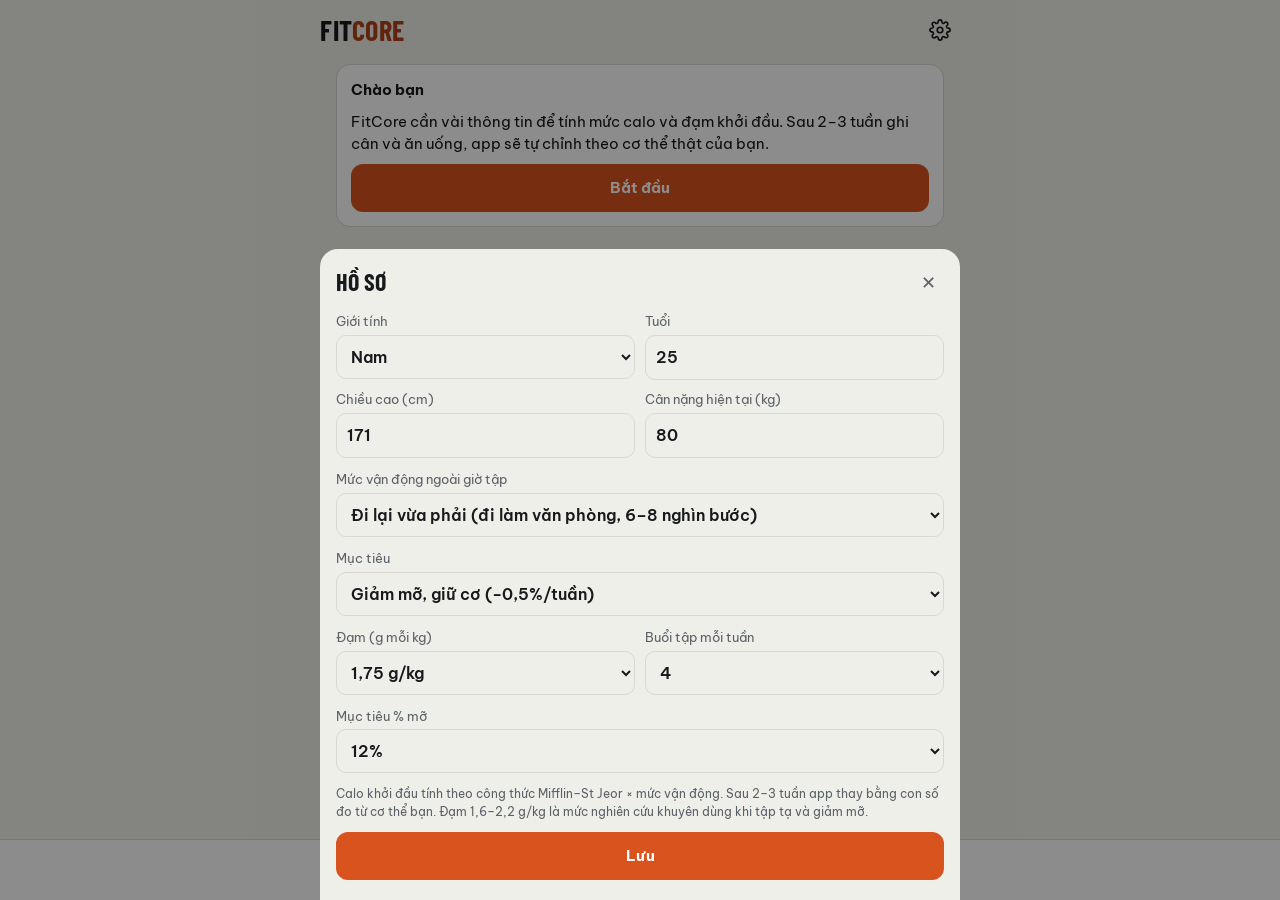
==== commit 204bdf34: "Bản 3.4: ghi bữa ăn theo từng thành phần - Mục Ăn: gõ "xôi, thịt quay, chút rau", app tra cơ sở dữ l" ====
--- a/index.html
+++ b/index.html
@@ -48,6 +48,7 @@
 </div>
 
 <input type="file" id="importFile" accept="application/json,.json" hidden>
+<script src="db.js"></script>
 <script src="app.js"></script>
 </body>
 </html>
--- a/styles.css
+++ b/styles.css
@@ -223,3 +223,32 @@
 .sheet h2.t { font-family: var(--font-display); font-size: 24px; text-transform: uppercase; }
 .stick { position: sticky; bottom: calc(-20px - env(safe-area-inset-bottom, 0px)); background: var(--bg); border-top: 2px solid var(--fg); padding: 10px 0 calc(2px + env(safe-area-inset-bottom, 0px)); display: flex; flex-direction: column; gap: 10px; }
 @media (max-width: 370px) { .left .stat b { font-size: 36px; } .vol { grid-template-columns: 78px minmax(0, 1fr) 30px; } }
+
+/* Bản 3.1: dụng cụ, phản hồi sau bài */
+.fb { display: flex; flex-direction: column; gap: 6px; border-top: 1px dashed var(--line); padding-top: 8px; }
+.eqlist { display: flex; flex-direction: column; }
+.eq { display: flex; gap: 12px; align-items: center; padding: 10px 0; border-top: 1px solid var(--line); font-size: 14px; }
+.eq:first-child { border-top: 0; }
+.eq input { width: 22px; height: 22px; flex: none; accent-color: var(--accent); }
+.list-res > button:disabled { opacity: .45; }
+.next-ex .note { font-size: 11px; }
+
+/* Bản 3.2: thành phần cơ thể, gửi Claude */
+.card.good-b { border-color: var(--good); }
+.card.warn-b { border-color: var(--accent); }
+.cltext { font: 12px/1.5 ui-monospace, Menlo, Consolas, monospace; color: var(--fg); background: var(--surface); border: 1px solid var(--line); border-radius: 10px; padding: 10px; width: 100%; min-height: 260px; resize: vertical; }
+
+/* v3.4: ghi bữa theo thành phần */
+.qchips { display: flex; gap: 6px; overflow-x: auto; scrollbar-width: none; margin: 2px -2px 0; padding: 2px; }
+.qchips button { flex: none; border: 1px solid var(--line); background: var(--surface); color: var(--fg); border-radius: 99px; padding: 6px 11px; font-size: 13px; font-weight: 500; }
+.meal { display: flex; flex-direction: column; border: 1px solid var(--line); border-radius: 12px; background: var(--surface); padding: 0 12px; }
+.mrow { display: flex; align-items: center; gap: 10px; padding: 10px 0; border-top: 1px solid var(--line); }
+.mrow:first-child { border-top: 0; }
+.mrow .mn { flex: 1; min-width: 0; display: flex; flex-direction: column; gap: 2px; }
+.mrow .mn b { font-weight: 600; }
+.mrow .mn select { font: inherit; font-weight: 600; color: var(--fg); background: transparent; border: 0; border-bottom: 1px dashed var(--muted); padding: 0 0 1px; max-width: 100%; border-radius: 0; }
+.mrow .s { font-size: 12px; color: var(--muted); font-variant-numeric: tabular-nums; }
+.mrow .k { text-align: right; min-width: 64px; font-variant-numeric: tabular-nums; }
+.mrow .k b { display: block; }
+.mrow .k span { font-size: 12px; color: var(--accent-ink); font-weight: 600; }
+.mrow.miss { color: var(--accent-ink); font-size: 14px; }
